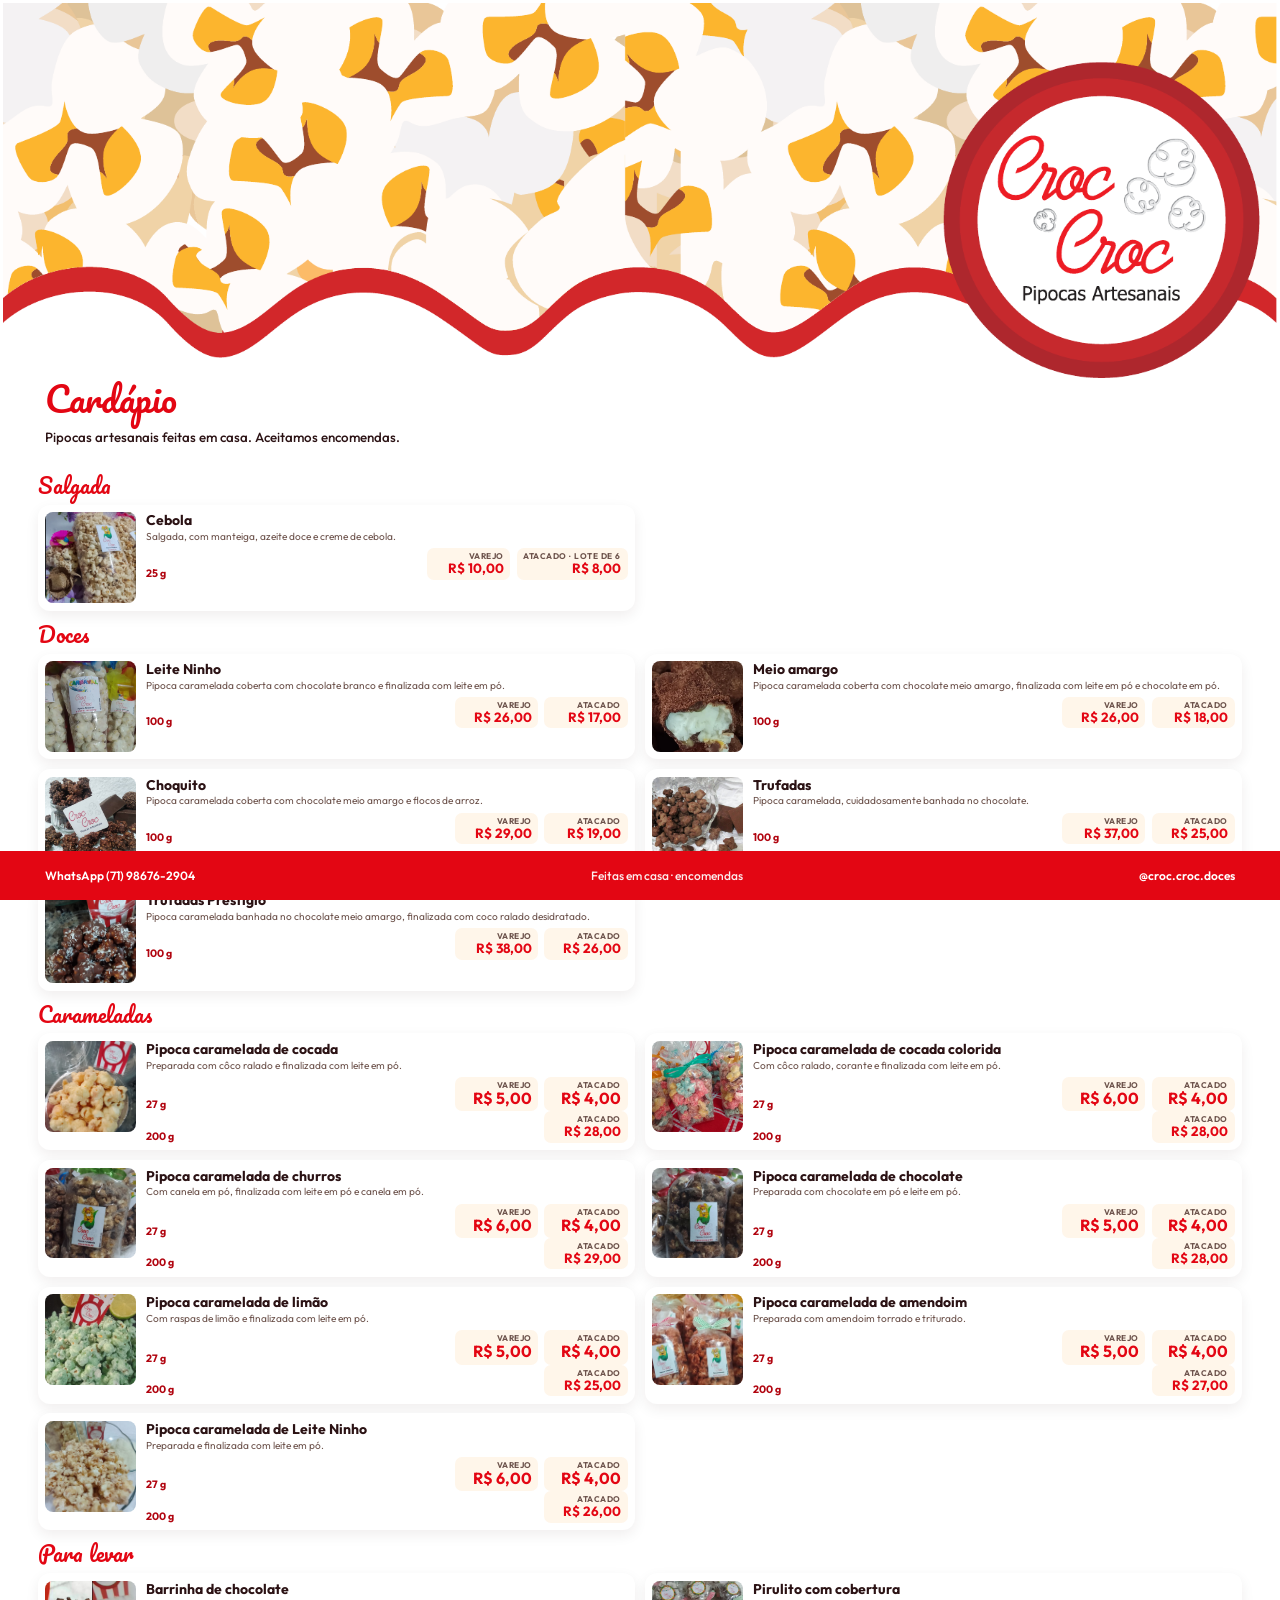
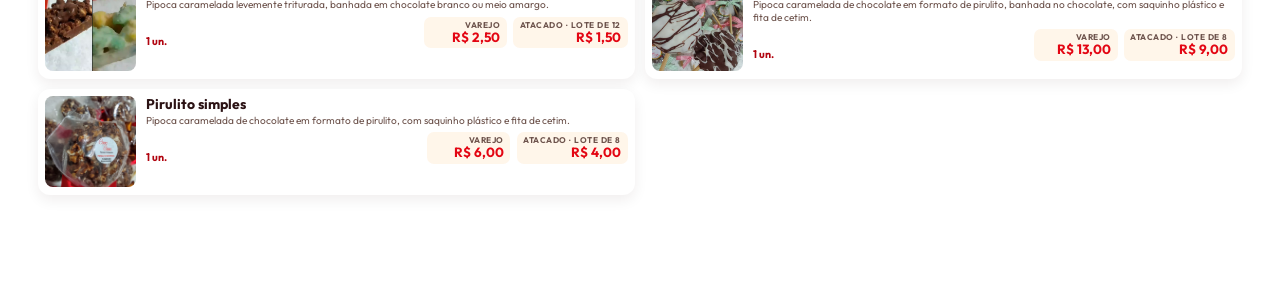
==== docs/cardapio.html @ fa1e23e9 "feat: new cardapio" ====
<!DOCTYPE html>
<html lang="pt-BR">

<head>
    <meta charset="utf-8">
    <title>Cardápio — Croc Croc</title>
    <link rel="preconnect" href="https://fonts.googleapis.com">
    <link rel="preconnect" href="https://fonts.gstatic.com" crossorigin>
    <link href="https://fonts.googleapis.com/css2?family=Outfit:wght@400;500;600;700&family=Pacifico&display=swap"
        rel="stylesheet">
    <style>
        :root {
            --red: #e30613;
            --red-deep: #b10510;
            --cream: #fff6ea;
            --cream-deep: #ffe7c4;
            --popcorn: #fff4d0;
            --kernel: #f0c14b;
            --ink: #2b1214;
            --muted: #6d534c;
            --script: "Pacifico", cursive;
            --font: "Outfit", sans-serif;
        }

        @page {
            size: A4;
            margin: 0;
        }

        * {
            box-sizing: border-box;
        }

        html,
        body {
            margin: 0;
            color: var(--ink);
            font-family: var(--font);
            -webkit-print-color-adjust: exact;
            print-color-adjust: exact;
        }

        body {
            padding-bottom: 16mm;
        }

        .ribbon {
            position: fixed;
            left: 0;
            right: 0;
            bottom: 0;
            z-index: 5;
            height: 13mm;
            display: flex;
            align-items: center;
            justify-content: space-between;
            gap: 6mm;
            padding: 0 12mm;
            background: var(--red);
            color: #fff;
            font-size: 9pt;
            font-weight: 600;
        }

        .ribbon span {
            white-space: nowrap;
        }

        .ribbon em {
            font-style: normal;
            font-weight: 500;
            opacity: 0.92;
        }

        .mast,
        .carry {
            position: relative;
        }

        .bar {
            display: flex;
            align-items: center;
            justify-content: space-between;
            height: 22mm;
            padding: 0 12mm 6mm;
            background: var(--red);
        }

        .carry::after {
            content: "";
            position: absolute;
            left: 0;
            right: 0;
            top: calc(22mm - 14px);
            height: 14px;
            z-index: 2;
            background: radial-gradient(circle 14px at 14px 0, transparent 13px, var(--cream) 14px);
            background-size: 46px 14px;
            background-repeat: repeat-x;
        }

        .mast__inner,
        .carry__inner {
            position: relative;
            z-index: 3;
            display: flex;
            align-items: center;
            gap: 6mm;
            padding: 3mm 12mm 1mm;
        }

        .mast__art {
            display: block;
            width: 100%;
            height: auto;
        }

        .wordmark {
            display: block;
            height: 11mm;
            width: auto;
            filter: brightness(0) invert(1);
        }

        h1,
        .carry strong {
            margin: 0;
            font-family: var(--script);
            font-size: 26pt;
            font-weight: 400;
            line-height: 1;
            color: var(--red);
        }

        .lead {
            margin: 3.2mm 0 4mm;
            font-size: 10pt;
            font-weight: 500;
            color: var(--ink);
        }

        main {
            padding: 2mm 10mm 4mm;
        }

        .group {
            margin: 0 0 3.5mm;
        }

        .group h2 {
            margin: 1mm 0 2.2mm;
            font-family: var(--script);
            font-size: 16pt;
            font-weight: 400;
            color: var(--red);
            line-height: 1;
        }

        .grid {
            display: grid;
            grid-template-columns: 1fr 1fr;
            gap: 2.6mm;
        }

        .card {
            display: grid;
            grid-template-columns: 24mm 1fr;
            gap: 2.6mm;
            min-height: 28mm;
            padding: 2mm;
            background: #fff;
            border-radius: 12px;
            box-shadow: 0 5px 14px rgba(43, 18, 20, 0.07);
            break-inside: avoid;
            page-break-inside: avoid;
        }

        .card img {
            width: 24mm;
            height: 24mm;
            object-fit: cover;
            object-position: center;
            border-radius: 8px;
            background: var(--popcorn);
        }

        .card h3 {
            margin: 0;
            font-size: 10.5pt;
            line-height: 1.15;
            font-weight: 700;
        }

        .desc {
            margin: 0.7mm 0 1.2mm;
            font-size: 7.6pt;
            line-height: 1.25;
            color: var(--muted);
        }

        .buy {
            display: flex;
            align-items: flex-end;
            justify-content: space-between;
            gap: 2mm;
        }

        .portion {
            margin: 0;
            flex: none;
            font-size: 8pt;
            font-weight: 700;
            color: var(--red-deep);
            white-space: nowrap;
        }

        .prices {
            display: flex;
            gap: 1.6mm;
        }

        .prices p {
            margin: 0;
            min-width: 22mm;
            padding: 0.8mm 1.8mm 1mm;
            border-radius: 7px;
            background: var(--cream);
            text-align: right;
        }

        .prices span {
            display: block;
            font-size: 6.2pt;
            font-weight: 700;
            letter-spacing: 0.06em;
            text-transform: uppercase;
            color: var(--muted);
        }

        .prices strong {
            display: block;
            font-size: 10pt;
            line-height: 1.1;
            color: var(--red);
        }

        .buy--main .prices strong {
            font-size: 12pt;
        }

        .sheet-break {
            break-before: page;
            page-break-before: always;
        }

        .carry {
            margin: 0 -10mm 3mm;
        }

        .carry strong {
            font-size: 18pt;
            color: #fff;
        }

        .sheet-break .grid {
            gap: 3.4mm;
        }

        .sheet-break .card {
            grid-template-columns: 26mm 1fr;
            min-height: 32mm;
            padding: 2.2mm;
        }

        .sheet-break .card img {
            width: 26mm;
            height: 26mm;
            border-radius: 8px;
        }

        .sheet-break .buy {
            align-items: center;
        }

        .sheet-break .buy+.buy {
            margin-top: 1.1mm;
        }

        .sheet-break .portion {
            min-width: 20mm;
            font-size: 7.4pt;
        }

        .sheet-break .prices p {
            min-width: 15mm;
            padding: 0.5mm 1.3mm 0.6mm;
        }

        .sheet-break .prices strong {
            font-size: 8.5pt;
        }

        .sheet-break .card h3 {
            font-size: 12pt;
        }

        .sheet-break .desc {
            font-size: 8.5pt;
            line-height: 1.3;
        }

        .note {
            margin: 1mm 2mm 0;
            font-size: 8pt;
            line-height: 1.35;
            color: var(--muted);
        }
    </style>
</head>

<body>
    <header class="mast">
        <img class="mast__art" src="../assets/cardapio-cabecalho.png" alt="Croc Croc, pipocas artesanais">
        <div class="mast__inner">
            <div style="margin-top: -38px;">
                <h1>Cardápio</h1>
                <p class="lead">Pipocas artesanais feitas em casa. Aceitamos encomendas.</p>
            </div>
        </div>
    </header>

    <main>
        <section class="group">
            <h2>Salgada</h2>
            <div class="grid">
                <article class="card">
                    <img src="../assets/instagram/cebola.png"
                        alt="Pacote de pipoca de cebola com o adesivo da Croc Croc, chapéu de palha e flores de papel.">
                    <div>
                        <h3>Cebola</h3>
                        <p class="desc">Salgada, com manteiga, azeite doce e creme de cebola.</p>
                        <div class="buy">
                            <p class="portion">25 g</p>
                            <div class="prices">
                                <p><span>Varejo</span><strong>R$ 10,00</strong></p>
                                <p><span>Atacado · lote de 6</span><strong>R$ 8,00</strong></p>
                            </div>
                        </div>
                    </div>
                </article>
            </div>
        </section>

        <section class="group">
            <h2>Doces</h2>
            <div class="grid">
                <article class="card">
                    <img src="../assets/instagram/ninho.png"
                        alt="Pipoca de Leite Ninho coberta de chocolate branco, em um prato.">
                    <div>
                        <h3>Leite Ninho</h3>
                        <p class="desc">Pipoca caramelada coberta com chocolate branco e finalizada com leite em pó.</p>
                        <div class="buy">
                            <p class="portion">100 g</p>
                            <div class="prices">
                                <p><span>Varejo</span><strong>R$ 26,00</strong></p>
                                <p><span>Atacado</span><strong>R$ 17,00</strong></p>
                            </div>
                        </div>
                    </div>
                </article>
                <article class="card">
                    <img src="../assets/instagram/meio-amargo.png"
                        alt="Pipoca meio amargo com leite em pó e chocolate em pó, em um prato.">
                    <div>
                        <h3>Meio amargo</h3>
                        <p class="desc">Pipoca caramelada coberta com chocolate meio amargo, finalizada com leite em pó
                            e chocolate em pó.</p>
                        <div class="buy">
                            <p class="portion">100 g</p>
                            <div class="prices">
                                <p><span>Varejo</span><strong>R$ 26,00</strong></p>
                                <p><span>Atacado</span><strong>R$ 18,00</strong></p>
                            </div>
                        </div>
                    </div>
                </article>
                <article class="card">
                    <img src="../assets/instagram/choquito.jpg" alt="Pipoca Choquito com flocos de arroz, em um prato.">
                    <div>
                        <h3>Choquito</h3>
                        <p class="desc">Pipoca caramelada coberta com chocolate meio amargo e flocos de arroz.</p>
                        <div class="buy">
                            <p class="portion">100 g</p>
                            <div class="prices">
                                <p><span>Varejo</span><strong>R$ 29,00</strong></p>
                                <p><span>Atacado</span><strong>R$ 19,00</strong></p>
                            </div>
                        </div>
                    </div>
                </article>
                <article class="card">
                    <img src="../assets/instagram/trufadas.png"
                        alt="Pipocas trufadas de chocolate em uma taça de vidro, ao lado de uma barra de chocolate.">
                    <div>
                        <h3>Trufadas</h3>
                        <p class="desc">Pipoca caramelada, cuidadosamente banhada no chocolate.</p>
                        <div class="buy">
                            <p class="portion">100 g</p>
                            <div class="prices">
                                <p><span>Varejo</span><strong>R$ 37,00</strong></p>
                                <p><span>Atacado</span><strong>R$ 25,00</strong></p>
                            </div>
                        </div>
                    </div>
                </article>
                <article class="card">
                    <img src="../assets/instagram/prestigio.jpg"
                        alt="Pipoca trufada Prestígio com coco ralado, em um prato.">
                    <div>
                        <h3>Trufadas Prestígio</h3>
                        <p class="desc">Pipoca caramelada banhada no chocolate meio amargo, finalizada com coco ralado
                            desidratado.</p>
                        <div class="buy">
                            <p class="portion">100 g</p>
                            <div class="prices">
                                <p><span>Varejo</span><strong>R$ 38,00</strong></p>
                                <p><span>Atacado</span><strong>R$ 26,00</strong></p>
                            </div>
                        </div>
                    </div>
                </article>
            </div>
        </section>

        <section class="group">
            <h2>Carameladas</h2>
            <div class="grid">
                <article class="card">
                    <img src="../assets/instagram/caramelada-cocada.jpg"
                        alt="Pacote de pipoca caramelada de cocada com laço e o adesivo da Croc Croc.">
                    <div>
                        <h3>Pipoca caramelada de cocada</h3>
                        <p class="desc">Preparada com côco ralado e finalizada com leite em pó.</p>
                        <div class="buy buy--main">
                            <p class="portion">27 g</p>
                            <div class="prices">
                                <p><span>Varejo</span><strong>R$ 5,00</strong></p>
                                <p><span>Atacado</span><strong>R$ 4,00</strong></p>
                            </div>
                        </div>
                        <div class="buy">
                            <p class="portion">200 g</p>
                            <div class="prices">
                                <p><span>Atacado</span><strong>R$ 28,00</strong></p>
                            </div>
                        </div>
                    </div>
                </article>
                <article class="card">
                    <img src="../assets/instagram/caramelada-cocada-colorida.jpg"
                        alt="Pacotes de pipoca caramelada de cocada colorida com laços verde, laranja e dourado.">
                    <div>
                        <h3>Pipoca caramelada de cocada colorida</h3>
                        <p class="desc">Com côco ralado, corante e finalizada com leite em pó.</p>
                        <div class="buy buy--main">
                            <p class="portion">27 g</p>
                            <div class="prices">
                                <p><span>Varejo</span><strong>R$ 6,00</strong></p>
                                <p><span>Atacado</span><strong>R$ 4,00</strong></p>
                            </div>
                        </div>
                        <div class="buy">
                            <p class="portion">200 g</p>
                            <div class="prices">
                                <p><span>Atacado</span><strong>R$ 28,00</strong></p>
                            </div>
                        </div>
                    </div>
                </article>
                <article class="card">
                    <img src="../assets/instagram/caramelada-churros.jpg"
                        alt="Pacote de pipoca caramelada de churros com canela e o adesivo da Croc Croc.">
                    <div>
                        <h3>Pipoca caramelada de churros</h3>
                        <p class="desc">Com canela em pó, finalizada com leite em pó e canela em pó.</p>
                        <div class="buy buy--main">
                            <p class="portion">27 g</p>
                            <div class="prices">
                                <p><span>Varejo</span><strong>R$ 6,00</strong></p>
                                <p><span>Atacado</span><strong>R$ 4,00</strong></p>
                            </div>
                        </div>
                        <div class="buy">
                            <p class="portion">200 g</p>
                            <div class="prices">
                                <p><span>Atacado</span><strong>R$ 29,00</strong></p>
                            </div>
                        </div>
                    </div>
                </article>
                <article class="card">
                    <img src="../assets/instagram/caramelada-chocolate.jpg"
                        alt="Pacote de pipoca caramelada de chocolate com laço e o adesivo da Croc Croc.">
                    <div>
                        <h3>Pipoca caramelada de chocolate</h3>
                        <p class="desc">Preparada com chocolate em pó e leite em pó.</p>
                        <div class="buy buy--main">
                            <p class="portion">27 g</p>
                            <div class="prices">
                                <p><span>Varejo</span><strong>R$ 5,00</strong></p>
                                <p><span>Atacado</span><strong>R$ 4,00</strong></p>
                            </div>
                        </div>
                        <div class="buy">
                            <p class="portion">200 g</p>
                            <div class="prices">
                                <p><span>Atacado</span><strong>R$ 28,00</strong></p>
                            </div>
                        </div>
                    </div>
                </article>
                <article class="card">
                    <img src="../assets/instagram/caramelada-limao.jpg"
                        alt="Pacote de pipoca caramelada de limão com raspas e o adesivo da Croc Croc.">
                    <div>
                        <h3>Pipoca caramelada de limão</h3>
                        <p class="desc">Com raspas de limão e finalizada com leite em pó.</p>
                        <div class="buy buy--main">
                            <p class="portion">27 g</p>
                            <div class="prices">
                                <p><span>Varejo</span><strong>R$ 5,00</strong></p>
                                <p><span>Atacado</span><strong>R$ 4,00</strong></p>
                            </div>
                        </div>
                        <div class="buy">
                            <p class="portion">200 g</p>
                            <div class="prices">
                                <p><span>Atacado</span><strong>R$ 25,00</strong></p>
                            </div>
                        </div>
                    </div>
                </article>
                <article class="card">
                    <img src="../assets/instagram/caramelada-amendoim.jpg"
                        alt="Sacos de pipoca caramelada de amendoim com laço xadrez e o adesivo da Croc Croc.">
                    <div>
                        <h3>Pipoca caramelada de amendoim</h3>
                        <p class="desc">Preparada com amendoim torrado e triturado.</p>
                        <div class="buy buy--main">
                            <p class="portion">27 g</p>
                            <div class="prices">
                                <p><span>Varejo</span><strong>R$ 5,00</strong></p>
                                <p><span>Atacado</span><strong>R$ 4,00</strong></p>
                            </div>
                        </div>
                        <div class="buy">
                            <p class="portion">200 g</p>
                            <div class="prices">
                                <p><span>Atacado</span><strong>R$ 27,00</strong></p>
                            </div>
                        </div>
                    </div>
                </article>
                <article class="card">
                    <img src="../assets/instagram/caramelada-ninho.jpg"
                        alt="Pipoca caramelada de Leite Ninho em um prato, com leite em pó ao lado.">
                    <div>
                        <h3>Pipoca caramelada de Leite Ninho</h3>
                        <p class="desc">Preparada e finalizada com leite em pó.</p>
                        <div class="buy buy--main">
                            <p class="portion">27 g</p>
                            <div class="prices">
                                <p><span>Varejo</span><strong>R$ 6,00</strong></p>
                                <p><span>Atacado</span><strong>R$ 4,00</strong></p>
                            </div>
                        </div>
                        <div class="buy">
                            <p class="portion">200 g</p>
                            <div class="prices">
                                <p><span>Atacado</span><strong>R$ 26,00</strong></p>
                            </div>
                        </div>
                    </div>
                </article>
            </div>
        </section>

        <section class="group">
            <h2>Para levar</h2>
            <div class="grid">
                <article class="card">
                    <img src="../assets/instagram/barrinha.png"
                        alt="Barrinhas de chocolate branco e meio amargo com o adesivo da Croc Croc.">
                    <div>
                        <h3>Barrinha de chocolate</h3>
                        <p class="desc">Pipoca caramelada levemente triturada, banhada em chocolate branco ou meio
                            amargo.</p>
                        <div class="buy">
                            <p class="portion">1 un.</p>
                            <div class="prices">
                                <p><span>Varejo</span><strong>R$ 2,50</strong></p>
                                <p><span>Atacado · lote de 12</span><strong>R$ 1,50</strong></p>
                            </div>
                        </div>
                    </div>
                </article>
                <article class="card">
                    <img src="../assets/instagram/pirulitos.jpg"
                        alt="Pirulitos de pipoca com cobertura de chocolate, saquinho e fita de cetim.">
                    <div>
                        <h3>Pirulito com cobertura</h3>
                        <p class="desc">Pipoca caramelada de chocolate em formato de pirulito, banhada no chocolate, com
                            saquinho plástico e fita de cetim.</p>
                        <div class="buy">
                            <p class="portion">1 un.</p>
                            <div class="prices">
                                <p><span>Varejo</span><strong>R$ 13,00</strong></p>
                                <p><span>Atacado · lote de 8</span><strong>R$ 9,00</strong></p>
                            </div>
                        </div>
                    </div>
                </article>
                <article class="card">
                    <img src="../assets/instagram/pirulito-simples.jpg"
                        alt="Pirulito simples de pipoca caramelada de chocolate, com saquinho e fita de cetim.">
                    <div>
                        <h3>Pirulito simples</h3>
                        <p class="desc">Pipoca caramelada de chocolate em formato de pirulito, com saquinho plástico e
                            fita de cetim.</p>
                        <div class="buy">
                            <p class="portion">1 un.</p>
                            <div class="prices">
                                <p><span>Varejo</span><strong>R$ 6,00</strong></p>
                                <p><span>Atacado · lote de 8</span><strong>R$ 4,00</strong></p>
                            </div>
                        </div>
                    </div>
                </article>
            </div>
        </section>
    </main>

    <footer class="ribbon">
        <span>WhatsApp (71) 98676-2904</span>
        <em>Feitas em casa · encomendas</em>
        <span>@croc.croc.doces</span>
    </footer>
</body>

</html>
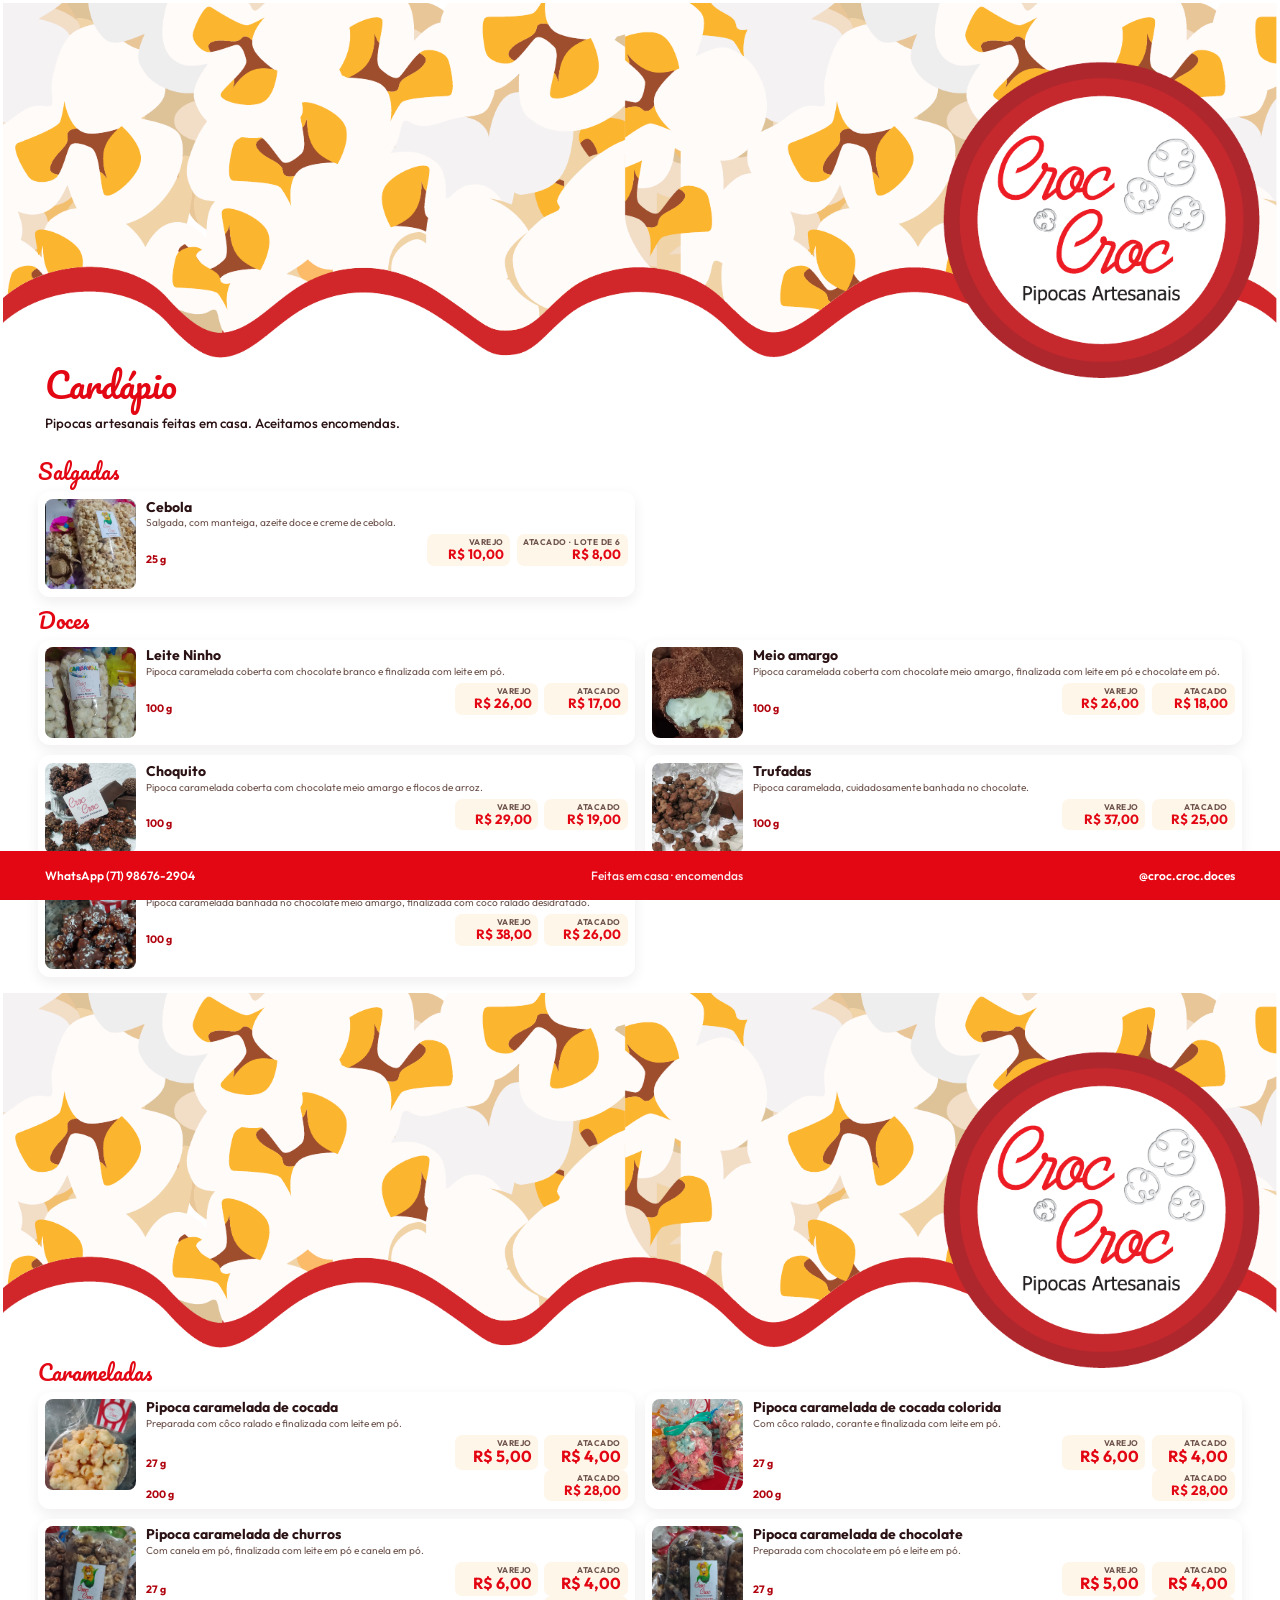
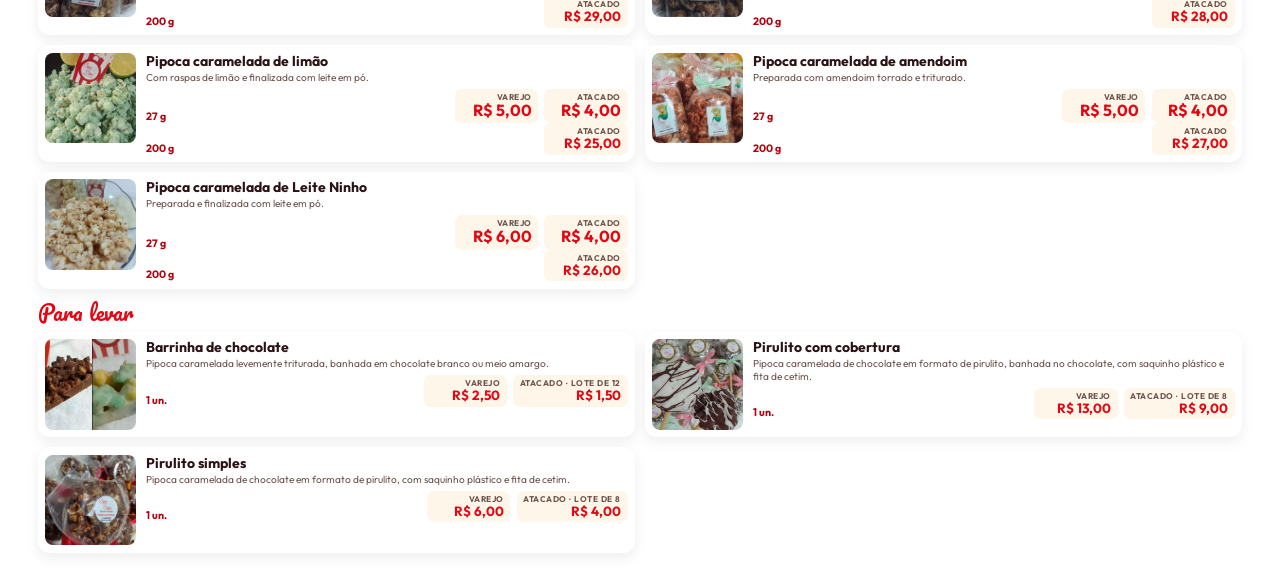
==== commit bd123ed1: "chore: cardapio adjustment" ====
--- a/docs/cardapio.html
+++ b/docs/cardapio.html
@@ -41,7 +41,7 @@
         }
 
         body {
-            padding-bottom: 16mm;
+            padding-bottom: 0;
         }
 
         .ribbon {
@@ -147,6 +147,10 @@
             margin: 0 0 3.5mm;
         }
 
+        main>.group:last-child {
+            margin-bottom: 0;
+        }
+
         .group h2 {
             margin: 1mm 0 2.2mm;
             font-family: var(--script);
@@ -248,9 +252,20 @@
             font-size: 12pt;
         }
 
-        .sheet-break {
+        .sheet-break,
+        .page-break {
             break-before: page;
             page-break-before: always;
+        }
+
+        .page-break>.mast {
+            margin: 0 -10mm -1.5mm;
+        }
+
+        .page-break>h2 {
+            position: relative;
+            z-index: 1;
+            margin-top: 0;
         }
 
         .carry {
@@ -322,7 +337,7 @@
     <header class="mast">
         <img class="mast__art" src="../assets/cardapio-cabecalho.png" alt="Croc Croc, pipocas artesanais">
         <div class="mast__inner">
-            <div style="margin-top: -38px;">
+            <div style="margin-top: -21px;">
                 <h1>Cardápio</h1>
                 <p class="lead">Pipocas artesanais feitas em casa. Aceitamos encomendas.</p>
             </div>
@@ -331,7 +346,7 @@
 
     <main>
         <section class="group">
-            <h2>Salgada</h2>
+            <h2>Salgadas</h2>
             <div class="grid">
                 <article class="card">
                     <img src="../assets/instagram/cebola.png"
@@ -433,7 +448,10 @@
             </div>
         </section>
 
-        <section class="group">
+        <section class="group page-break">
+            <header class="mast">
+                <img class="mast__art" src="../assets/cardapio-cabecalho.png" alt="Croc Croc, pipocas artesanais">
+            </header>
             <h2>Carameladas</h2>
             <div class="grid">
                 <article class="card">
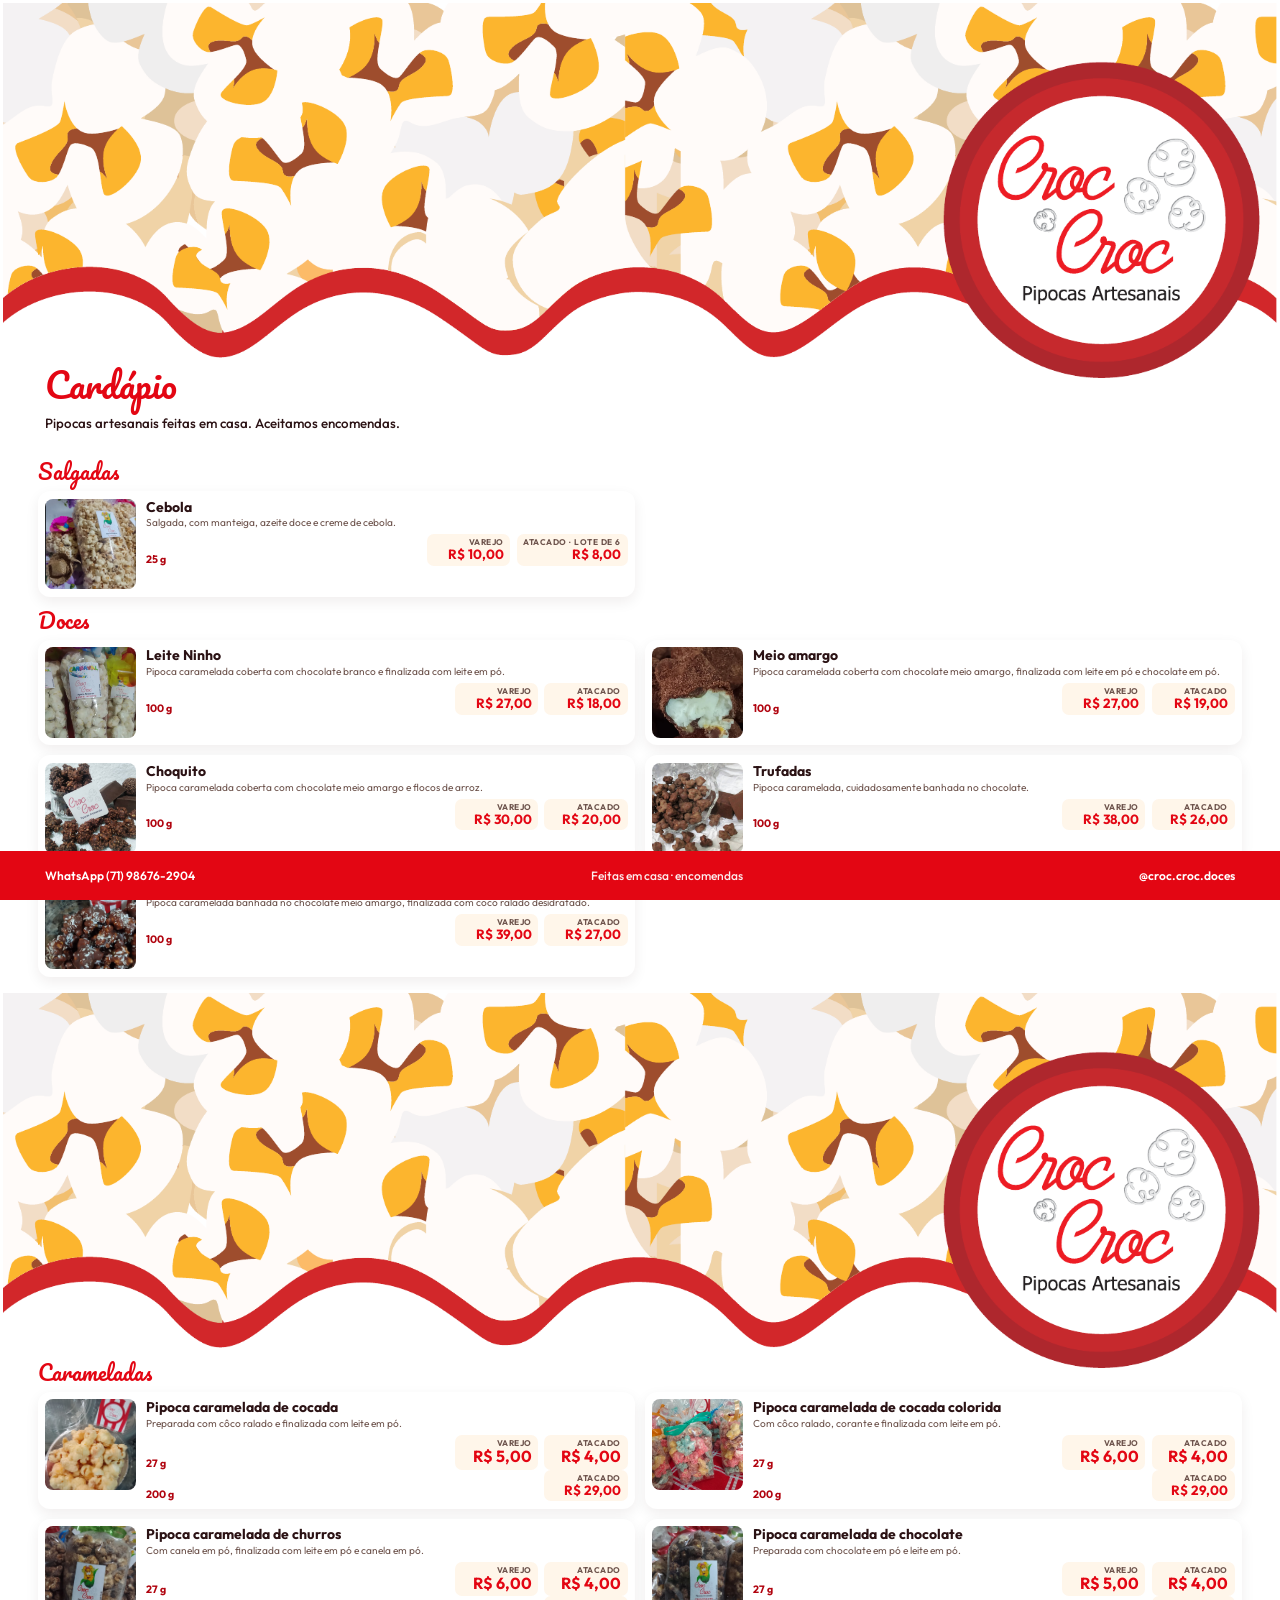
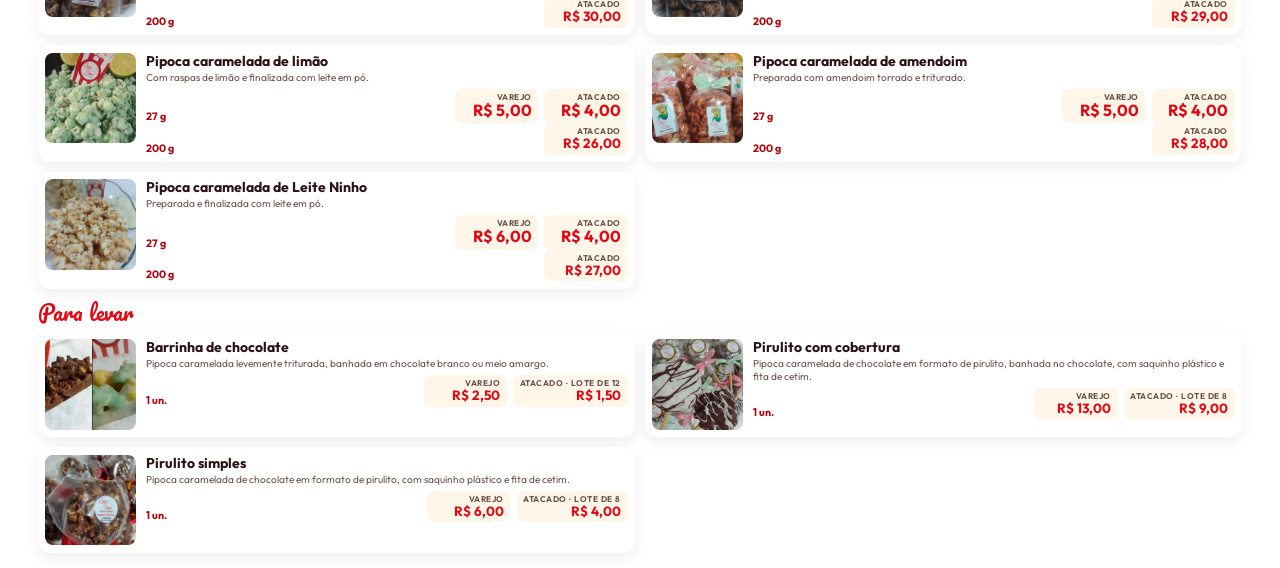
==== commit b622721d: "refactor: update prices by taxes" ====
--- a/docs/cardapio.html
+++ b/docs/cardapio.html
@@ -378,8 +378,8 @@
                         <div class="buy">
                             <p class="portion">100 g</p>
                             <div class="prices">
-                                <p><span>Varejo</span><strong>R$ 26,00</strong></p>
-                                <p><span>Atacado</span><strong>R$ 17,00</strong></p>
+                                <p><span>Varejo</span><strong>R$ 27,00</strong></p>
+                                <p><span>Atacado</span><strong>R$ 18,00</strong></p>
                             </div>
                         </div>
                     </div>
@@ -394,8 +394,8 @@
                         <div class="buy">
                             <p class="portion">100 g</p>
                             <div class="prices">
-                                <p><span>Varejo</span><strong>R$ 26,00</strong></p>
-                                <p><span>Atacado</span><strong>R$ 18,00</strong></p>
+                                <p><span>Varejo</span><strong>R$ 27,00</strong></p>
+                                <p><span>Atacado</span><strong>R$ 19,00</strong></p>
                             </div>
                         </div>
                     </div>
@@ -408,8 +408,8 @@
                         <div class="buy">
                             <p class="portion">100 g</p>
                             <div class="prices">
-                                <p><span>Varejo</span><strong>R$ 29,00</strong></p>
-                                <p><span>Atacado</span><strong>R$ 19,00</strong></p>
+                                <p><span>Varejo</span><strong>R$ 30,00</strong></p>
+                                <p><span>Atacado</span><strong>R$ 20,00</strong></p>
                             </div>
                         </div>
                     </div>
@@ -423,8 +423,8 @@
                         <div class="buy">
                             <p class="portion">100 g</p>
                             <div class="prices">
-                                <p><span>Varejo</span><strong>R$ 37,00</strong></p>
-                                <p><span>Atacado</span><strong>R$ 25,00</strong></p>
+                                <p><span>Varejo</span><strong>R$ 38,00</strong></p>
+                                <p><span>Atacado</span><strong>R$ 26,00</strong></p>
                             </div>
                         </div>
                     </div>
@@ -439,8 +439,8 @@
                         <div class="buy">
                             <p class="portion">100 g</p>
                             <div class="prices">
-                                <p><span>Varejo</span><strong>R$ 38,00</strong></p>
-                                <p><span>Atacado</span><strong>R$ 26,00</strong></p>
+                                <p><span>Varejo</span><strong>R$ 39,00</strong></p>
+                                <p><span>Atacado</span><strong>R$ 27,00</strong></p>
                             </div>
                         </div>
                     </div>
@@ -470,7 +470,7 @@
                         <div class="buy">
                             <p class="portion">200 g</p>
                             <div class="prices">
-                                <p><span>Atacado</span><strong>R$ 28,00</strong></p>
+                                <p><span>Atacado</span><strong>R$ 29,00</strong></p>
                             </div>
                         </div>
                     </div>
@@ -491,7 +491,7 @@
                         <div class="buy">
                             <p class="portion">200 g</p>
                             <div class="prices">
-                                <p><span>Atacado</span><strong>R$ 28,00</strong></p>
+                                <p><span>Atacado</span><strong>R$ 29,00</strong></p>
                             </div>
                         </div>
                     </div>
@@ -512,7 +512,7 @@
                         <div class="buy">
                             <p class="portion">200 g</p>
                             <div class="prices">
-                                <p><span>Atacado</span><strong>R$ 29,00</strong></p>
+                                <p><span>Atacado</span><strong>R$ 30,00</strong></p>
                             </div>
                         </div>
                     </div>
@@ -533,7 +533,7 @@
                         <div class="buy">
                             <p class="portion">200 g</p>
                             <div class="prices">
-                                <p><span>Atacado</span><strong>R$ 28,00</strong></p>
+                                <p><span>Atacado</span><strong>R$ 29,00</strong></p>
                             </div>
                         </div>
                     </div>
@@ -554,7 +554,7 @@
                         <div class="buy">
                             <p class="portion">200 g</p>
                             <div class="prices">
-                                <p><span>Atacado</span><strong>R$ 25,00</strong></p>
+                                <p><span>Atacado</span><strong>R$ 26,00</strong></p>
                             </div>
                         </div>
                     </div>
@@ -575,7 +575,7 @@
                         <div class="buy">
                             <p class="portion">200 g</p>
                             <div class="prices">
-                                <p><span>Atacado</span><strong>R$ 27,00</strong></p>
+                                <p><span>Atacado</span><strong>R$ 28,00</strong></p>
                             </div>
                         </div>
                     </div>
@@ -596,7 +596,7 @@
                         <div class="buy">
                             <p class="portion">200 g</p>
                             <div class="prices">
-                                <p><span>Atacado</span><strong>R$ 26,00</strong></p>
+                                <p><span>Atacado</span><strong>R$ 27,00</strong></p>
                             </div>
                         </div>
                     </div>
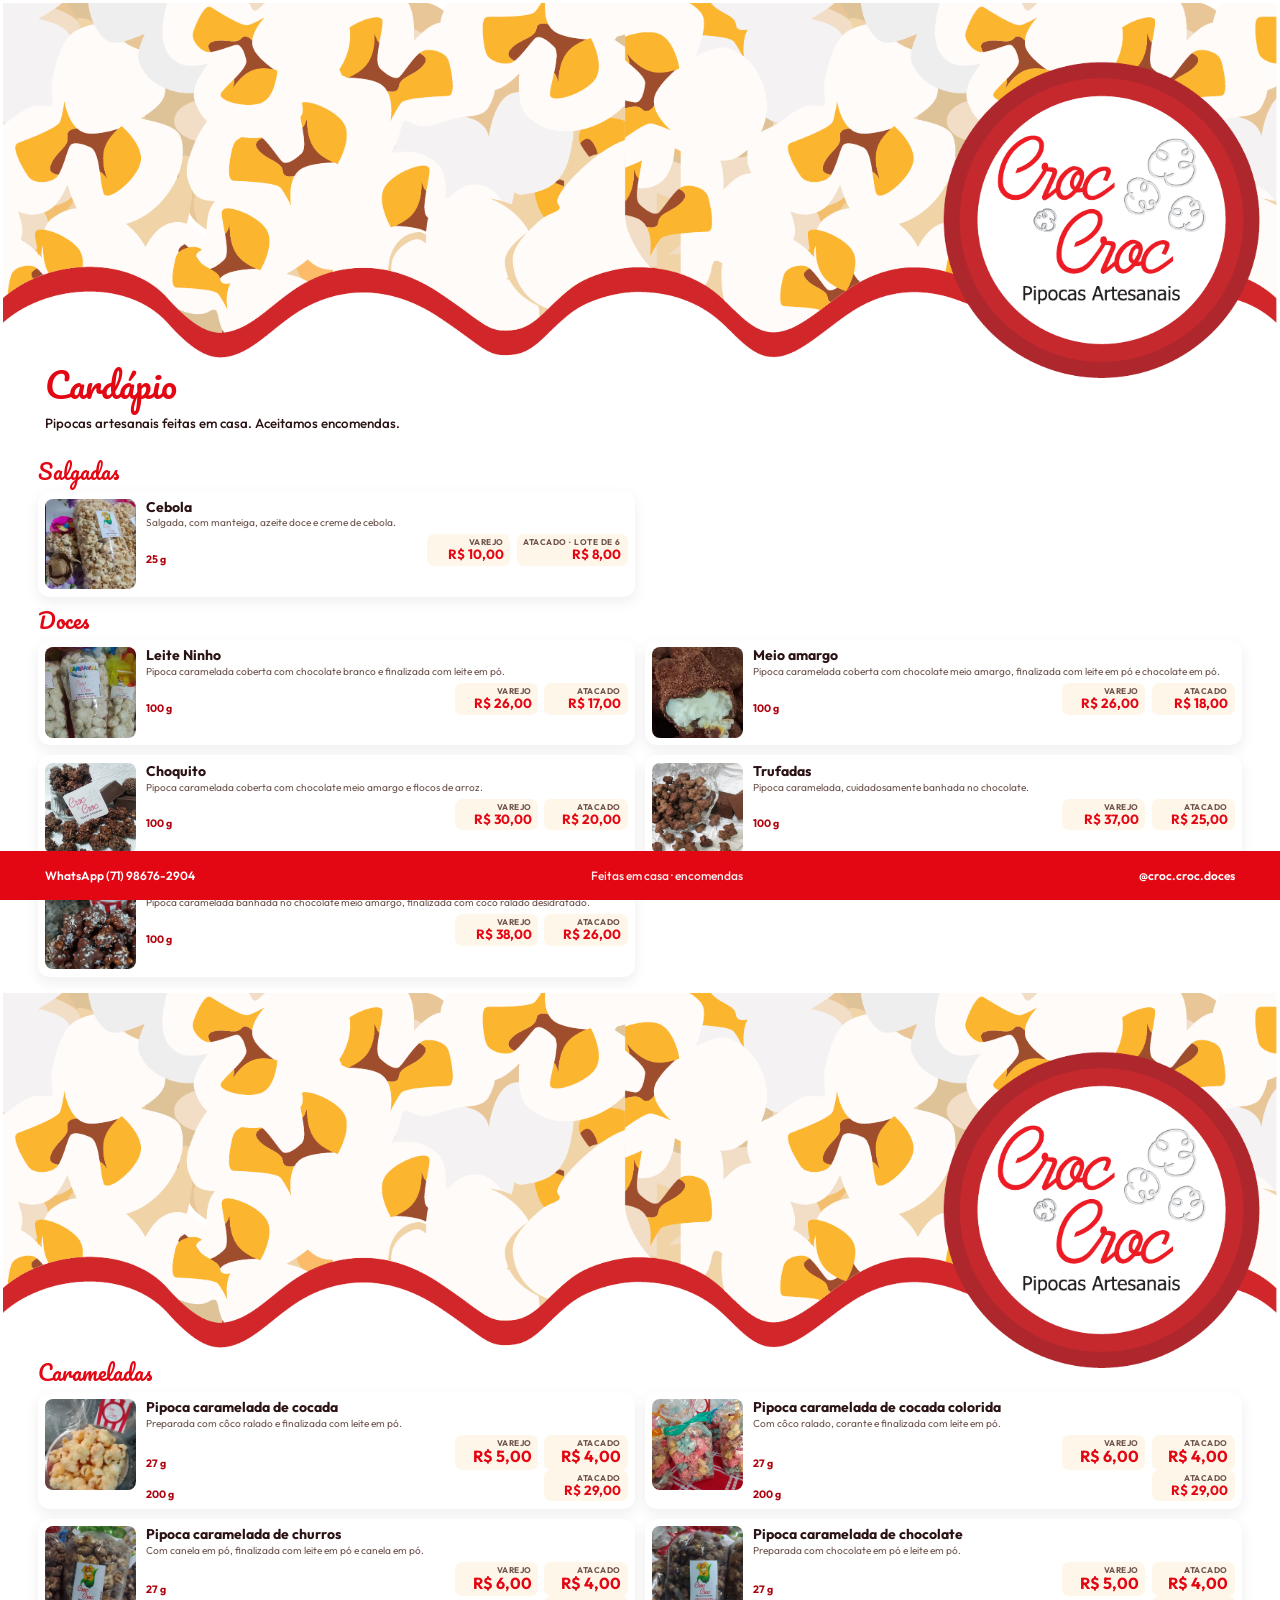
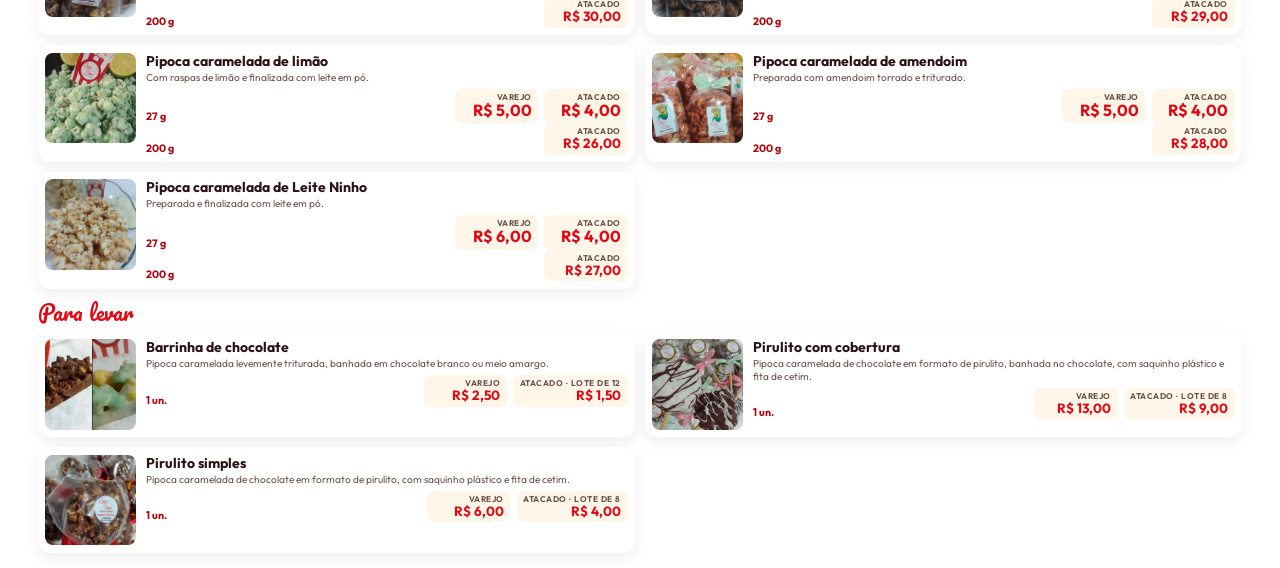
==== commit b283f191: "feat: butter out adjustment" ====
--- a/docs/cardapio.html
+++ b/docs/cardapio.html
@@ -378,8 +378,8 @@
                         <div class="buy">
                             <p class="portion">100 g</p>
                             <div class="prices">
-                                <p><span>Varejo</span><strong>R$ 27,00</strong></p>
-                                <p><span>Atacado</span><strong>R$ 18,00</strong></p>
+                                <p><span>Varejo</span><strong>R$ 26,00</strong></p>
+                                <p><span>Atacado</span><strong>R$ 17,00</strong></p>
                             </div>
                         </div>
                     </div>
@@ -394,8 +394,8 @@
                         <div class="buy">
                             <p class="portion">100 g</p>
                             <div class="prices">
-                                <p><span>Varejo</span><strong>R$ 27,00</strong></p>
-                                <p><span>Atacado</span><strong>R$ 19,00</strong></p>
+                                <p><span>Varejo</span><strong>R$ 26,00</strong></p>
+                                <p><span>Atacado</span><strong>R$ 18,00</strong></p>
                             </div>
                         </div>
                     </div>
@@ -423,8 +423,8 @@
                         <div class="buy">
                             <p class="portion">100 g</p>
                             <div class="prices">
-                                <p><span>Varejo</span><strong>R$ 38,00</strong></p>
-                                <p><span>Atacado</span><strong>R$ 26,00</strong></p>
+                                <p><span>Varejo</span><strong>R$ 37,00</strong></p>
+                                <p><span>Atacado</span><strong>R$ 25,00</strong></p>
                             </div>
                         </div>
                     </div>
@@ -439,8 +439,8 @@
                         <div class="buy">
                             <p class="portion">100 g</p>
                             <div class="prices">
-                                <p><span>Varejo</span><strong>R$ 39,00</strong></p>
-                                <p><span>Atacado</span><strong>R$ 27,00</strong></p>
+                                <p><span>Varejo</span><strong>R$ 38,00</strong></p>
+                                <p><span>Atacado</span><strong>R$ 26,00</strong></p>
                             </div>
                         </div>
                     </div>
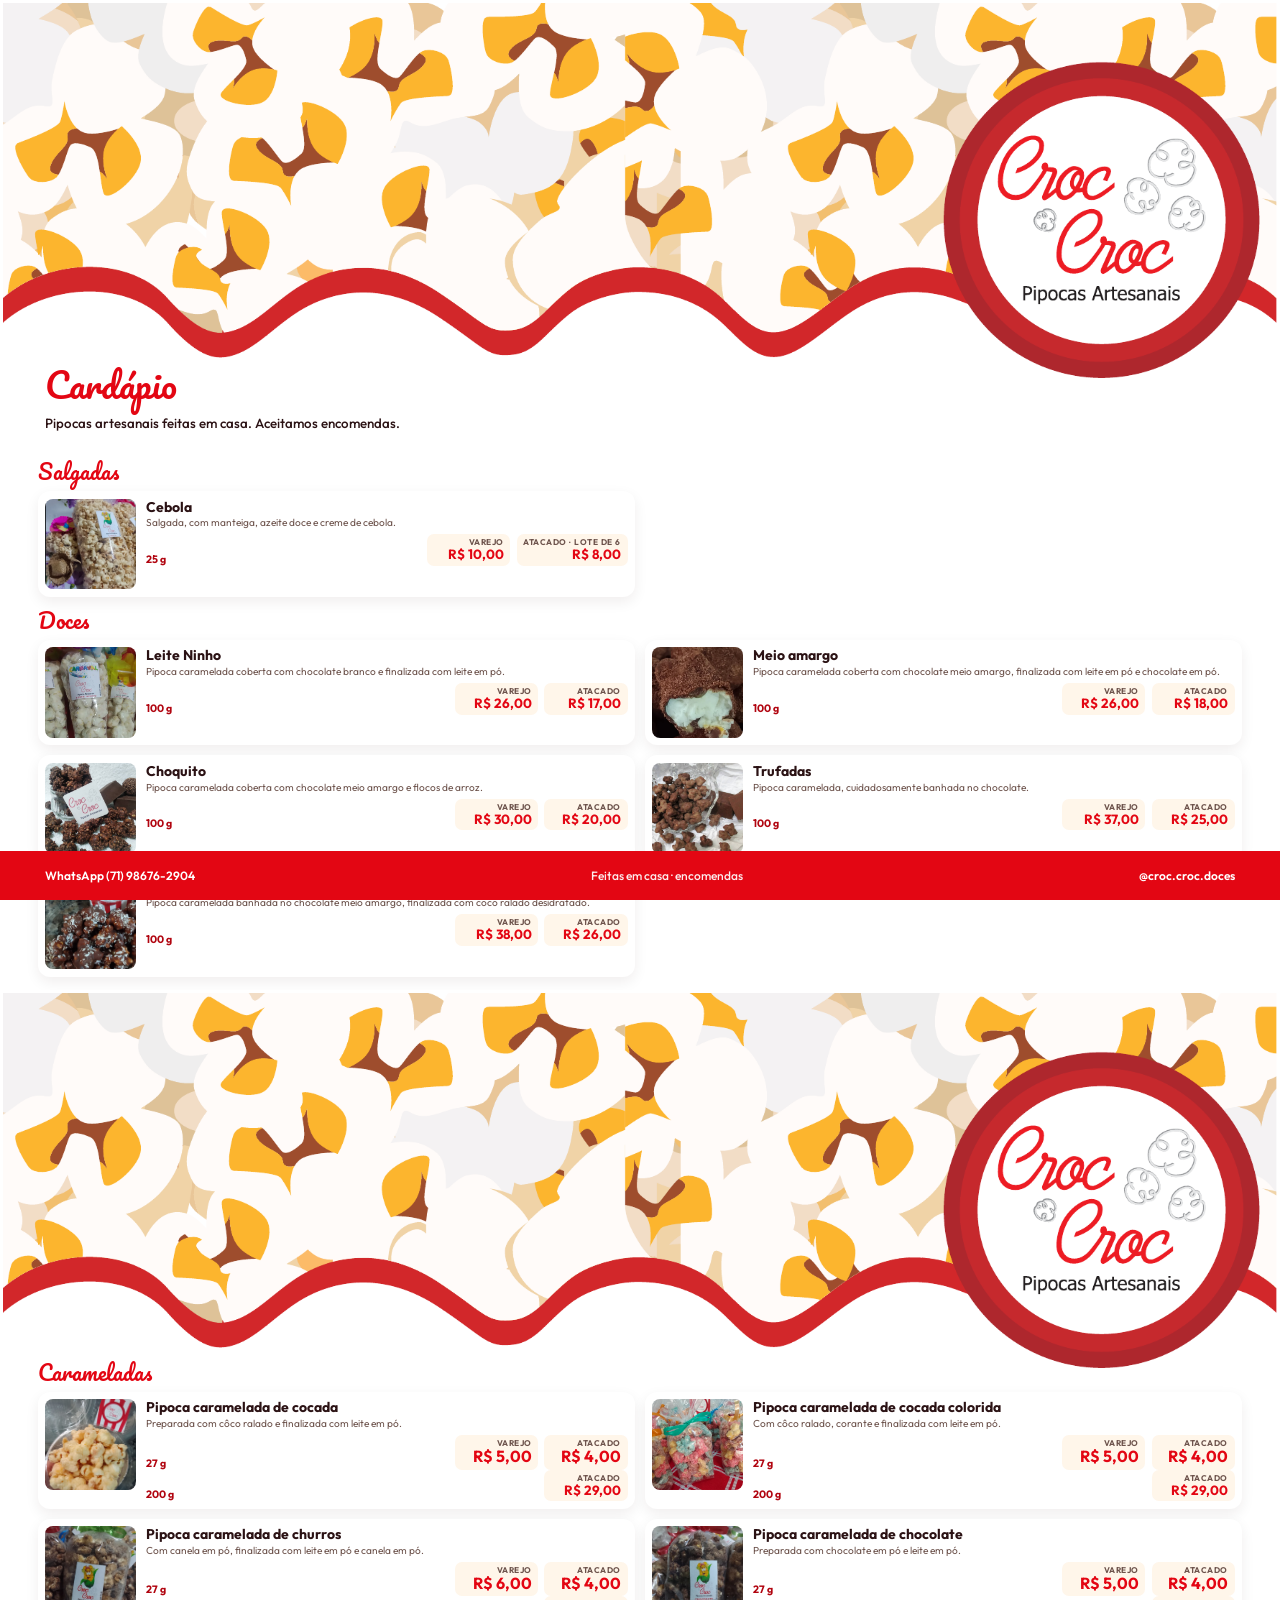
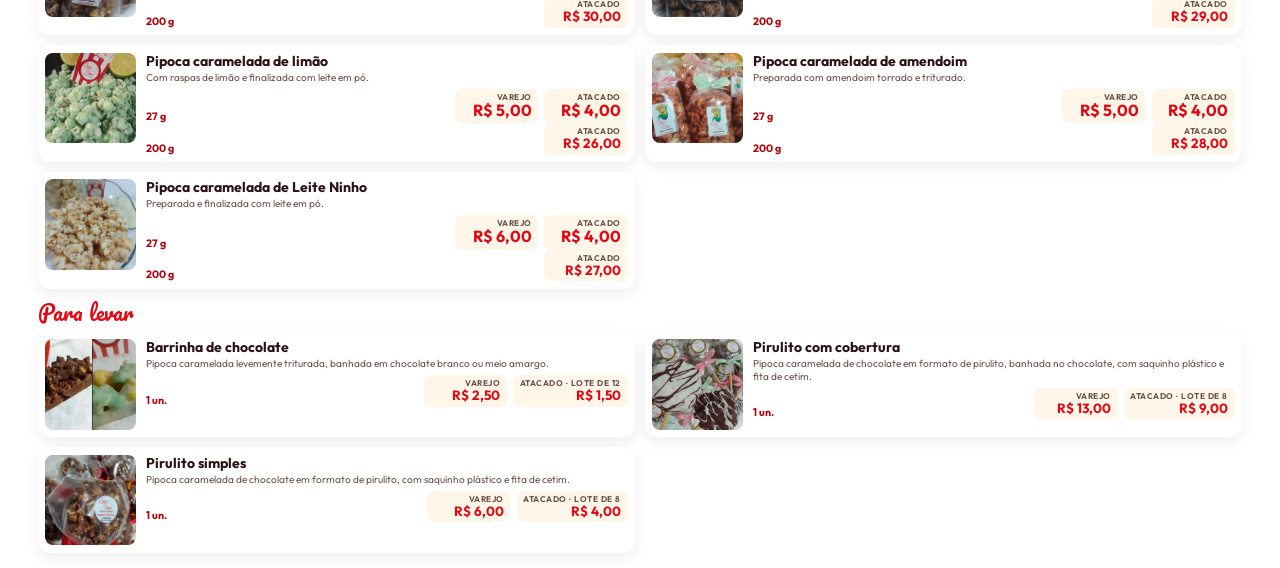
==== commit c6a38ddc: "feat: colored as normal" ====
--- a/docs/cardapio.html
+++ b/docs/cardapio.html
@@ -484,7 +484,7 @@
                         <div class="buy buy--main">
                             <p class="portion">27 g</p>
                             <div class="prices">
-                                <p><span>Varejo</span><strong>R$ 6,00</strong></p>
+                                <p><span>Varejo</span><strong>R$ 5,00</strong></p>
                                 <p><span>Atacado</span><strong>R$ 4,00</strong></p>
                             </div>
                         </div>
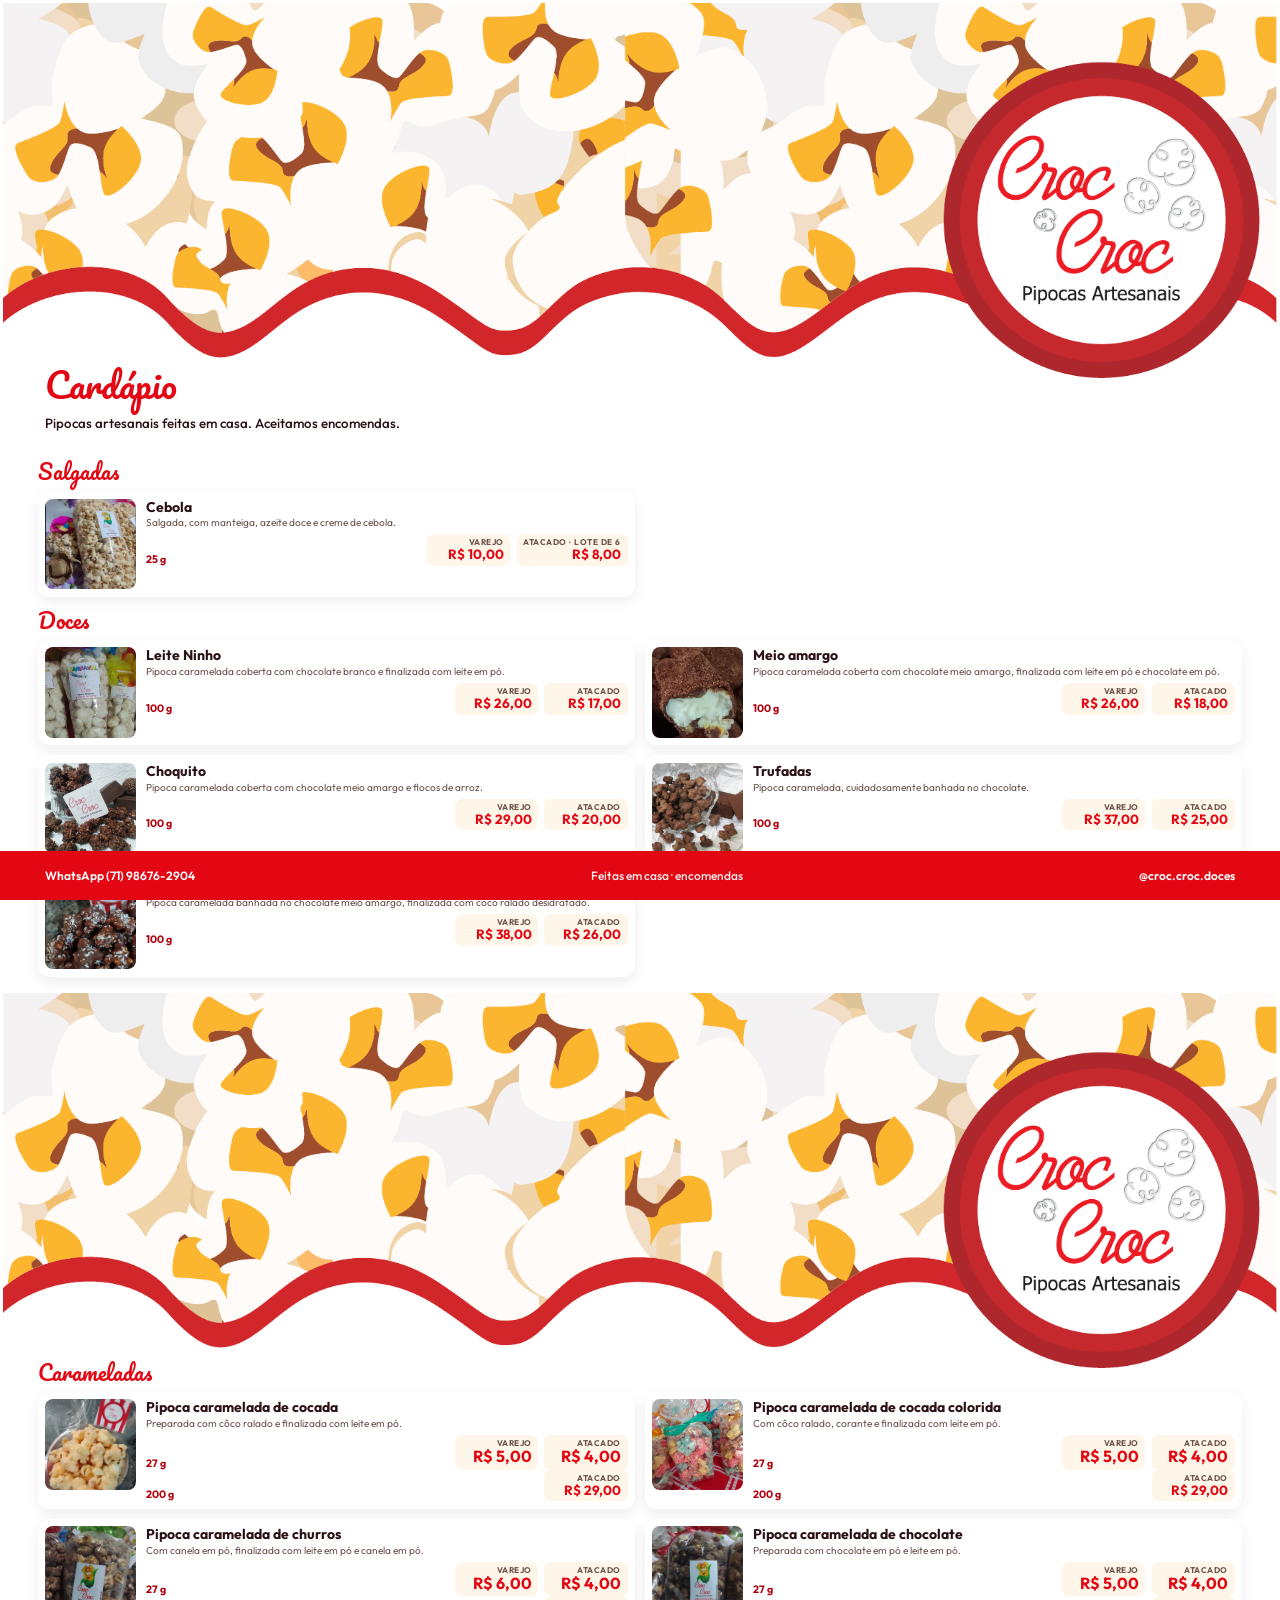
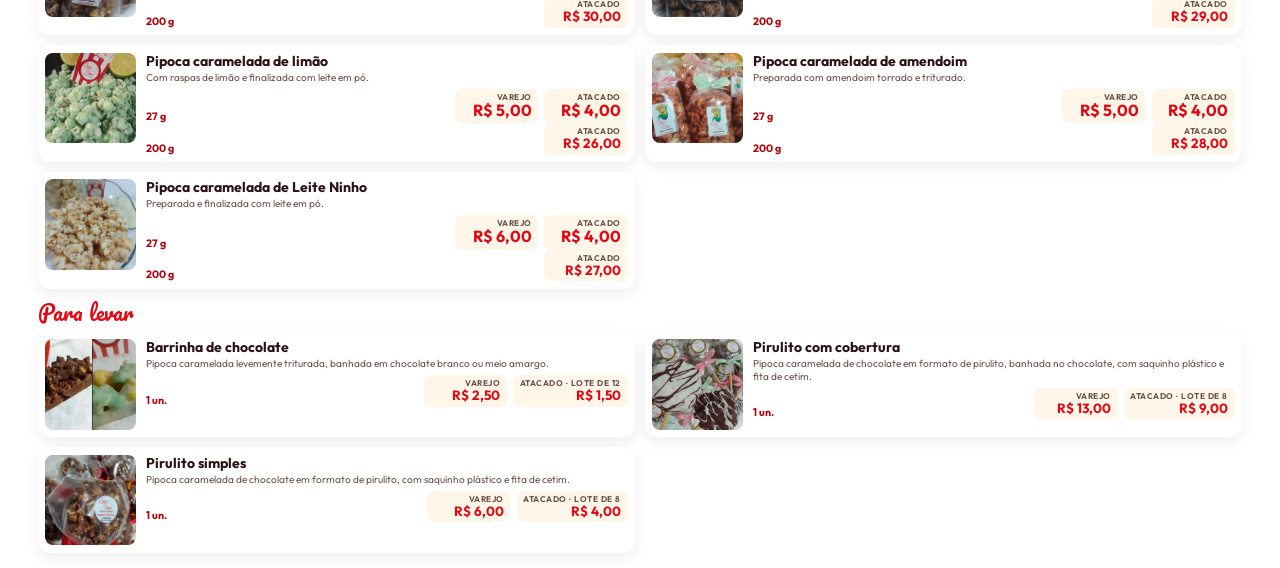
==== commit 2f4ccb99: "feat: update choquito" ====
--- a/docs/cardapio.html
+++ b/docs/cardapio.html
@@ -408,7 +408,7 @@
                         <div class="buy">
                             <p class="portion">100 g</p>
                             <div class="prices">
-                                <p><span>Varejo</span><strong>R$ 30,00</strong></p>
+                                <p><span>Varejo</span><strong>R$ 29,00</strong></p>
                                 <p><span>Atacado</span><strong>R$ 20,00</strong></p>
                             </div>
                         </div>
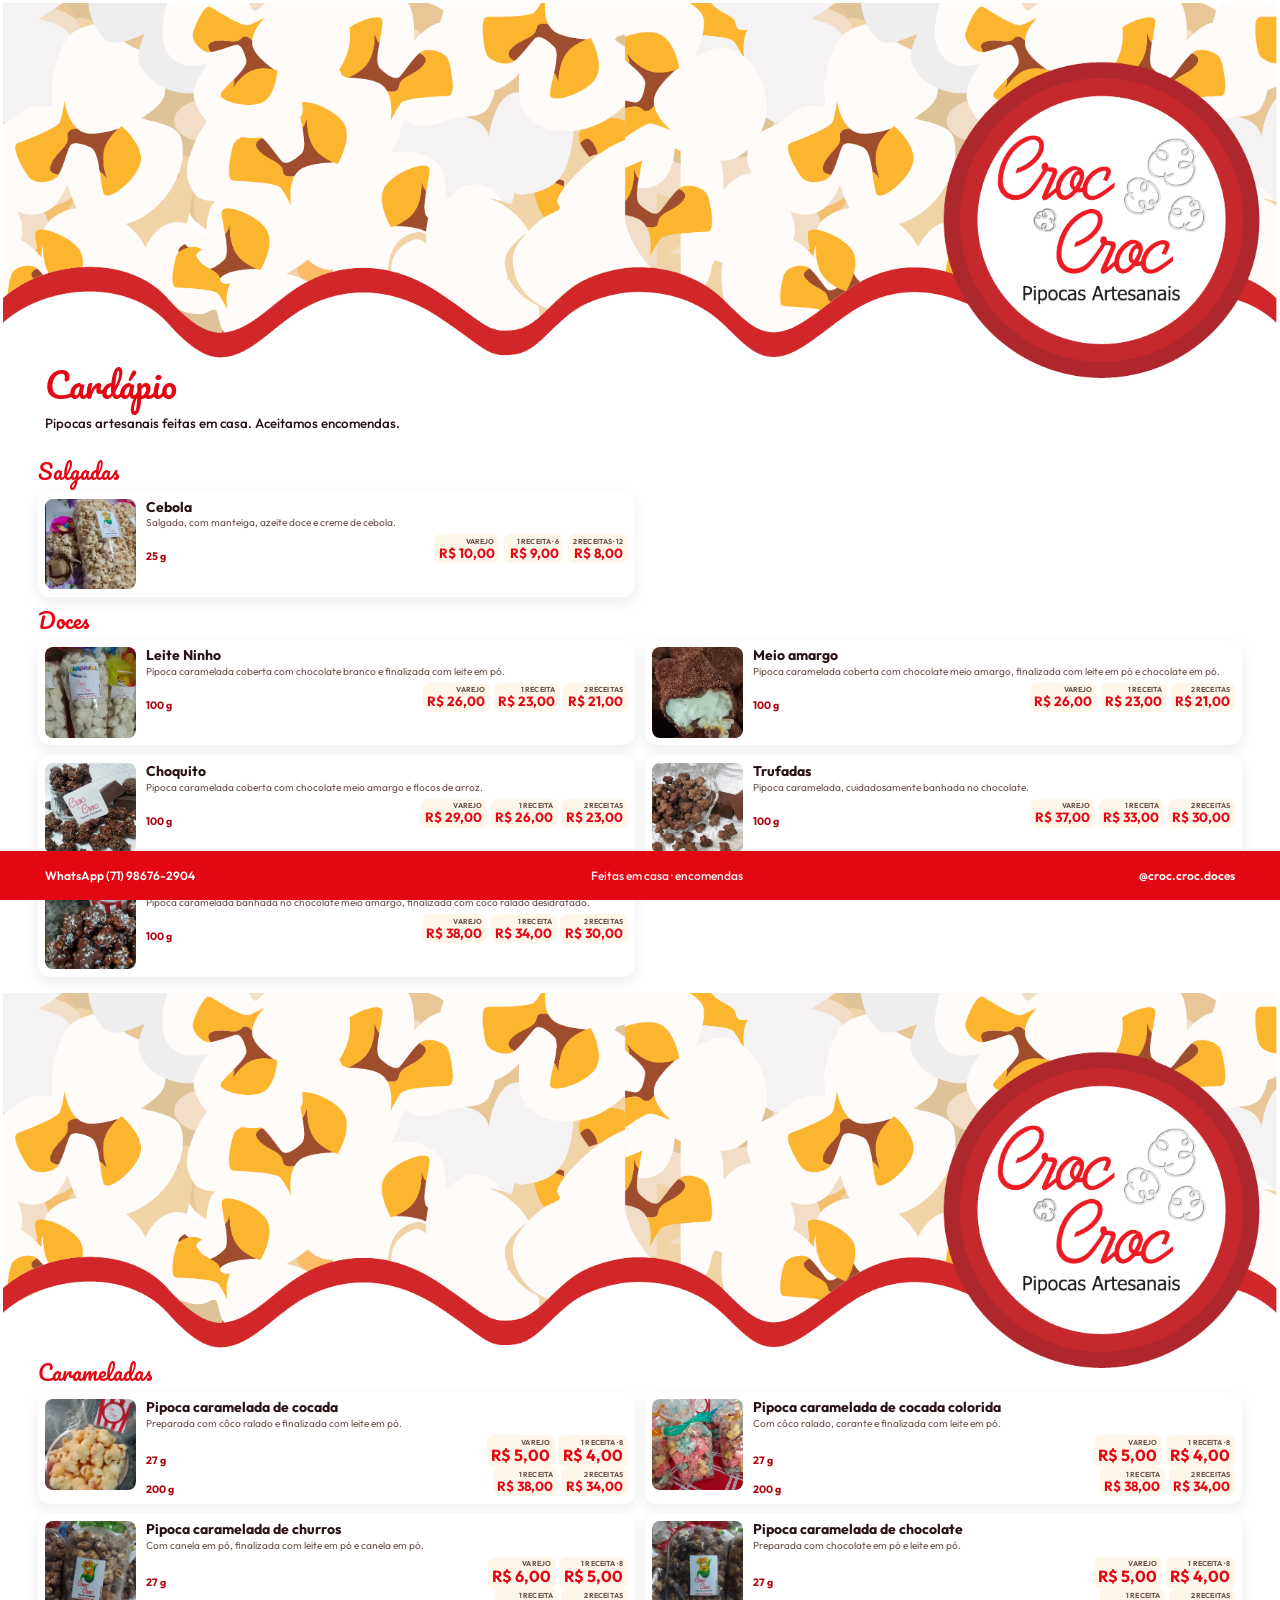
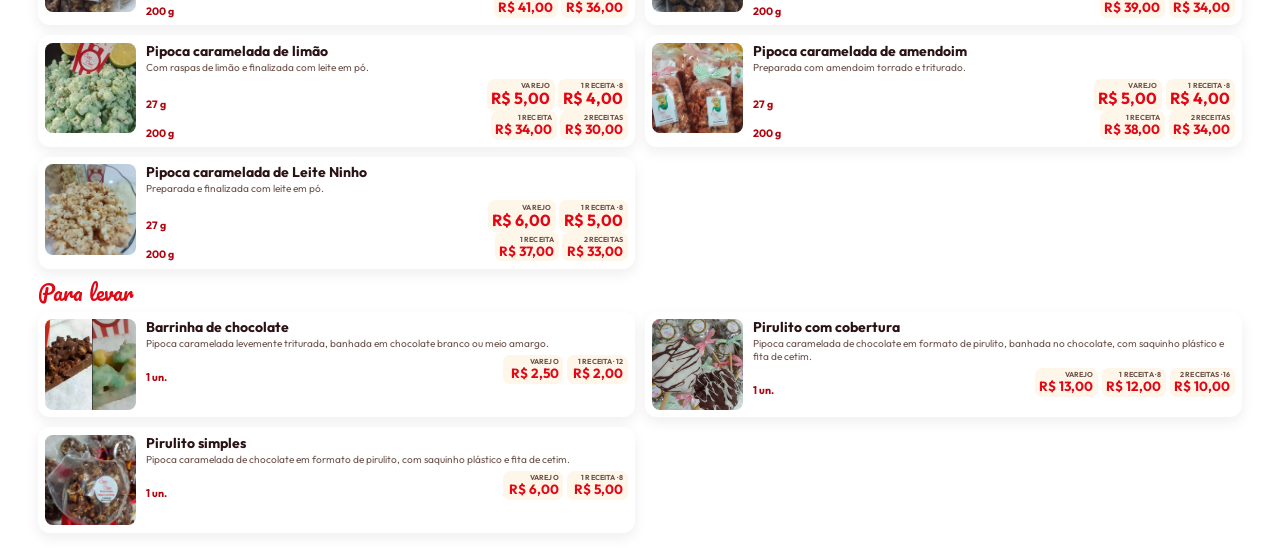
==== commit b6e49367: "feat: retail and wholesale" ====
--- a/docs/cardapio.html
+++ b/docs/cardapio.html
@@ -220,13 +220,15 @@
 
         .prices {
             display: flex;
-            gap: 1.6mm;
+            flex-wrap: wrap;
+            justify-content: flex-end;
+            gap: 1mm;
         }
 
         .prices p {
             margin: 0;
-            min-width: 22mm;
-            padding: 0.8mm 1.8mm 1mm;
+            min-width: 16mm;
+            padding: 0.6mm 1.2mm 0.8mm;
             border-radius: 7px;
             background: var(--cream);
             text-align: right;
@@ -234,9 +236,9 @@
 
         .prices span {
             display: block;
-            font-size: 6.2pt;
+            font-size: 5.4pt;
             font-weight: 700;
-            letter-spacing: 0.06em;
+            letter-spacing: 0.02em;
             text-transform: uppercase;
             color: var(--muted);
         }
@@ -358,7 +360,8 @@
                             <p class="portion">25 g</p>
                             <div class="prices">
                                 <p><span>Varejo</span><strong>R$ 10,00</strong></p>
-                                <p><span>Atacado · lote de 6</span><strong>R$ 8,00</strong></p>
+                                <p><span>1 receita · 6</span><strong>R$ 9,00</strong></p>
+                                <p><span>2 receitas · 12</span><strong>R$ 8,00</strong></p>
                             </div>
                         </div>
                     </div>
@@ -379,7 +382,8 @@
                             <p class="portion">100 g</p>
                             <div class="prices">
                                 <p><span>Varejo</span><strong>R$ 26,00</strong></p>
-                                <p><span>Atacado</span><strong>R$ 17,00</strong></p>
+                                <p><span>1 receita</span><strong>R$ 23,00</strong></p>
+                                <p><span>2 receitas</span><strong>R$ 21,00</strong></p>
                             </div>
                         </div>
                     </div>
@@ -395,7 +399,8 @@
                             <p class="portion">100 g</p>
                             <div class="prices">
                                 <p><span>Varejo</span><strong>R$ 26,00</strong></p>
-                                <p><span>Atacado</span><strong>R$ 18,00</strong></p>
+                                <p><span>1 receita</span><strong>R$ 23,00</strong></p>
+                                <p><span>2 receitas</span><strong>R$ 21,00</strong></p>
                             </div>
                         </div>
                     </div>
@@ -409,7 +414,8 @@
                             <p class="portion">100 g</p>
                             <div class="prices">
                                 <p><span>Varejo</span><strong>R$ 29,00</strong></p>
-                                <p><span>Atacado</span><strong>R$ 20,00</strong></p>
+                                <p><span>1 receita</span><strong>R$ 26,00</strong></p>
+                                <p><span>2 receitas</span><strong>R$ 23,00</strong></p>
                             </div>
                         </div>
                     </div>
@@ -424,7 +430,8 @@
                             <p class="portion">100 g</p>
                             <div class="prices">
                                 <p><span>Varejo</span><strong>R$ 37,00</strong></p>
-                                <p><span>Atacado</span><strong>R$ 25,00</strong></p>
+                                <p><span>1 receita</span><strong>R$ 33,00</strong></p>
+                                <p><span>2 receitas</span><strong>R$ 30,00</strong></p>
                             </div>
                         </div>
                     </div>
@@ -440,7 +447,8 @@
                             <p class="portion">100 g</p>
                             <div class="prices">
                                 <p><span>Varejo</span><strong>R$ 38,00</strong></p>
-                                <p><span>Atacado</span><strong>R$ 26,00</strong></p>
+                                <p><span>1 receita</span><strong>R$ 34,00</strong></p>
+                                <p><span>2 receitas</span><strong>R$ 30,00</strong></p>
                             </div>
                         </div>
                     </div>
@@ -464,13 +472,14 @@
                             <p class="portion">27 g</p>
                             <div class="prices">
                                 <p><span>Varejo</span><strong>R$ 5,00</strong></p>
-                                <p><span>Atacado</span><strong>R$ 4,00</strong></p>
+                                <p><span>1 receita · 8</span><strong>R$ 4,00</strong></p>
                             </div>
                         </div>
                         <div class="buy">
                             <p class="portion">200 g</p>
                             <div class="prices">
-                                <p><span>Atacado</span><strong>R$ 29,00</strong></p>
+                                <p><span>1 receita</span><strong>R$ 38,00</strong></p>
+                                <p><span>2 receitas</span><strong>R$ 34,00</strong></p>
                             </div>
                         </div>
                     </div>
@@ -485,13 +494,14 @@
                             <p class="portion">27 g</p>
                             <div class="prices">
                                 <p><span>Varejo</span><strong>R$ 5,00</strong></p>
-                                <p><span>Atacado</span><strong>R$ 4,00</strong></p>
+                                <p><span>1 receita · 8</span><strong>R$ 4,00</strong></p>
                             </div>
                         </div>
                         <div class="buy">
                             <p class="portion">200 g</p>
                             <div class="prices">
-                                <p><span>Atacado</span><strong>R$ 29,00</strong></p>
+                                <p><span>1 receita</span><strong>R$ 38,00</strong></p>
+                                <p><span>2 receitas</span><strong>R$ 34,00</strong></p>
                             </div>
                         </div>
                     </div>
@@ -506,13 +516,14 @@
                             <p class="portion">27 g</p>
                             <div class="prices">
                                 <p><span>Varejo</span><strong>R$ 6,00</strong></p>
-                                <p><span>Atacado</span><strong>R$ 4,00</strong></p>
+                                <p><span>1 receita · 8</span><strong>R$ 5,00</strong></p>
                             </div>
                         </div>
                         <div class="buy">
                             <p class="portion">200 g</p>
                             <div class="prices">
-                                <p><span>Atacado</span><strong>R$ 30,00</strong></p>
+                                <p><span>1 receita</span><strong>R$ 41,00</strong></p>
+                                <p><span>2 receitas</span><strong>R$ 36,00</strong></p>
                             </div>
                         </div>
                     </div>
@@ -527,13 +538,14 @@
                             <p class="portion">27 g</p>
                             <div class="prices">
                                 <p><span>Varejo</span><strong>R$ 5,00</strong></p>
-                                <p><span>Atacado</span><strong>R$ 4,00</strong></p>
+                                <p><span>1 receita · 8</span><strong>R$ 4,00</strong></p>
                             </div>
                         </div>
                         <div class="buy">
                             <p class="portion">200 g</p>
                             <div class="prices">
-                                <p><span>Atacado</span><strong>R$ 29,00</strong></p>
+                                <p><span>1 receita</span><strong>R$ 39,00</strong></p>
+                                <p><span>2 receitas</span><strong>R$ 34,00</strong></p>
                             </div>
                         </div>
                     </div>
@@ -548,13 +560,14 @@
                             <p class="portion">27 g</p>
                             <div class="prices">
                                 <p><span>Varejo</span><strong>R$ 5,00</strong></p>
-                                <p><span>Atacado</span><strong>R$ 4,00</strong></p>
+                                <p><span>1 receita · 8</span><strong>R$ 4,00</strong></p>
                             </div>
                         </div>
                         <div class="buy">
                             <p class="portion">200 g</p>
                             <div class="prices">
-                                <p><span>Atacado</span><strong>R$ 26,00</strong></p>
+                                <p><span>1 receita</span><strong>R$ 34,00</strong></p>
+                                <p><span>2 receitas</span><strong>R$ 30,00</strong></p>
                             </div>
                         </div>
                     </div>
@@ -569,13 +582,14 @@
                             <p class="portion">27 g</p>
                             <div class="prices">
                                 <p><span>Varejo</span><strong>R$ 5,00</strong></p>
-                                <p><span>Atacado</span><strong>R$ 4,00</strong></p>
+                                <p><span>1 receita · 8</span><strong>R$ 4,00</strong></p>
                             </div>
                         </div>
                         <div class="buy">
                             <p class="portion">200 g</p>
                             <div class="prices">
-                                <p><span>Atacado</span><strong>R$ 28,00</strong></p>
+                                <p><span>1 receita</span><strong>R$ 38,00</strong></p>
+                                <p><span>2 receitas</span><strong>R$ 34,00</strong></p>
                             </div>
                         </div>
                     </div>
@@ -590,13 +604,14 @@
                             <p class="portion">27 g</p>
                             <div class="prices">
                                 <p><span>Varejo</span><strong>R$ 6,00</strong></p>
-                                <p><span>Atacado</span><strong>R$ 4,00</strong></p>
+                                <p><span>1 receita · 8</span><strong>R$ 5,00</strong></p>
                             </div>
                         </div>
                         <div class="buy">
                             <p class="portion">200 g</p>
                             <div class="prices">
-                                <p><span>Atacado</span><strong>R$ 27,00</strong></p>
+                                <p><span>1 receita</span><strong>R$ 37,00</strong></p>
+                                <p><span>2 receitas</span><strong>R$ 33,00</strong></p>
                             </div>
                         </div>
                     </div>
@@ -618,7 +633,7 @@
                             <p class="portion">1 un.</p>
                             <div class="prices">
                                 <p><span>Varejo</span><strong>R$ 2,50</strong></p>
-                                <p><span>Atacado · lote de 12</span><strong>R$ 1,50</strong></p>
+                                <p><span>1 receita · 12</span><strong>R$ 2,00</strong></p>
                             </div>
                         </div>
                     </div>
@@ -634,7 +649,8 @@
                             <p class="portion">1 un.</p>
                             <div class="prices">
                                 <p><span>Varejo</span><strong>R$ 13,00</strong></p>
-                                <p><span>Atacado · lote de 8</span><strong>R$ 9,00</strong></p>
+                                <p><span>1 receita · 8</span><strong>R$ 12,00</strong></p>
+                                <p><span>2 receitas · 16</span><strong>R$ 10,00</strong></p>
                             </div>
                         </div>
                     </div>
@@ -650,7 +666,7 @@
                             <p class="portion">1 un.</p>
                             <div class="prices">
                                 <p><span>Varejo</span><strong>R$ 6,00</strong></p>
-                                <p><span>Atacado · lote de 8</span><strong>R$ 4,00</strong></p>
+                                <p><span>1 receita · 8</span><strong>R$ 5,00</strong></p>
                             </div>
                         </div>
                     </div>
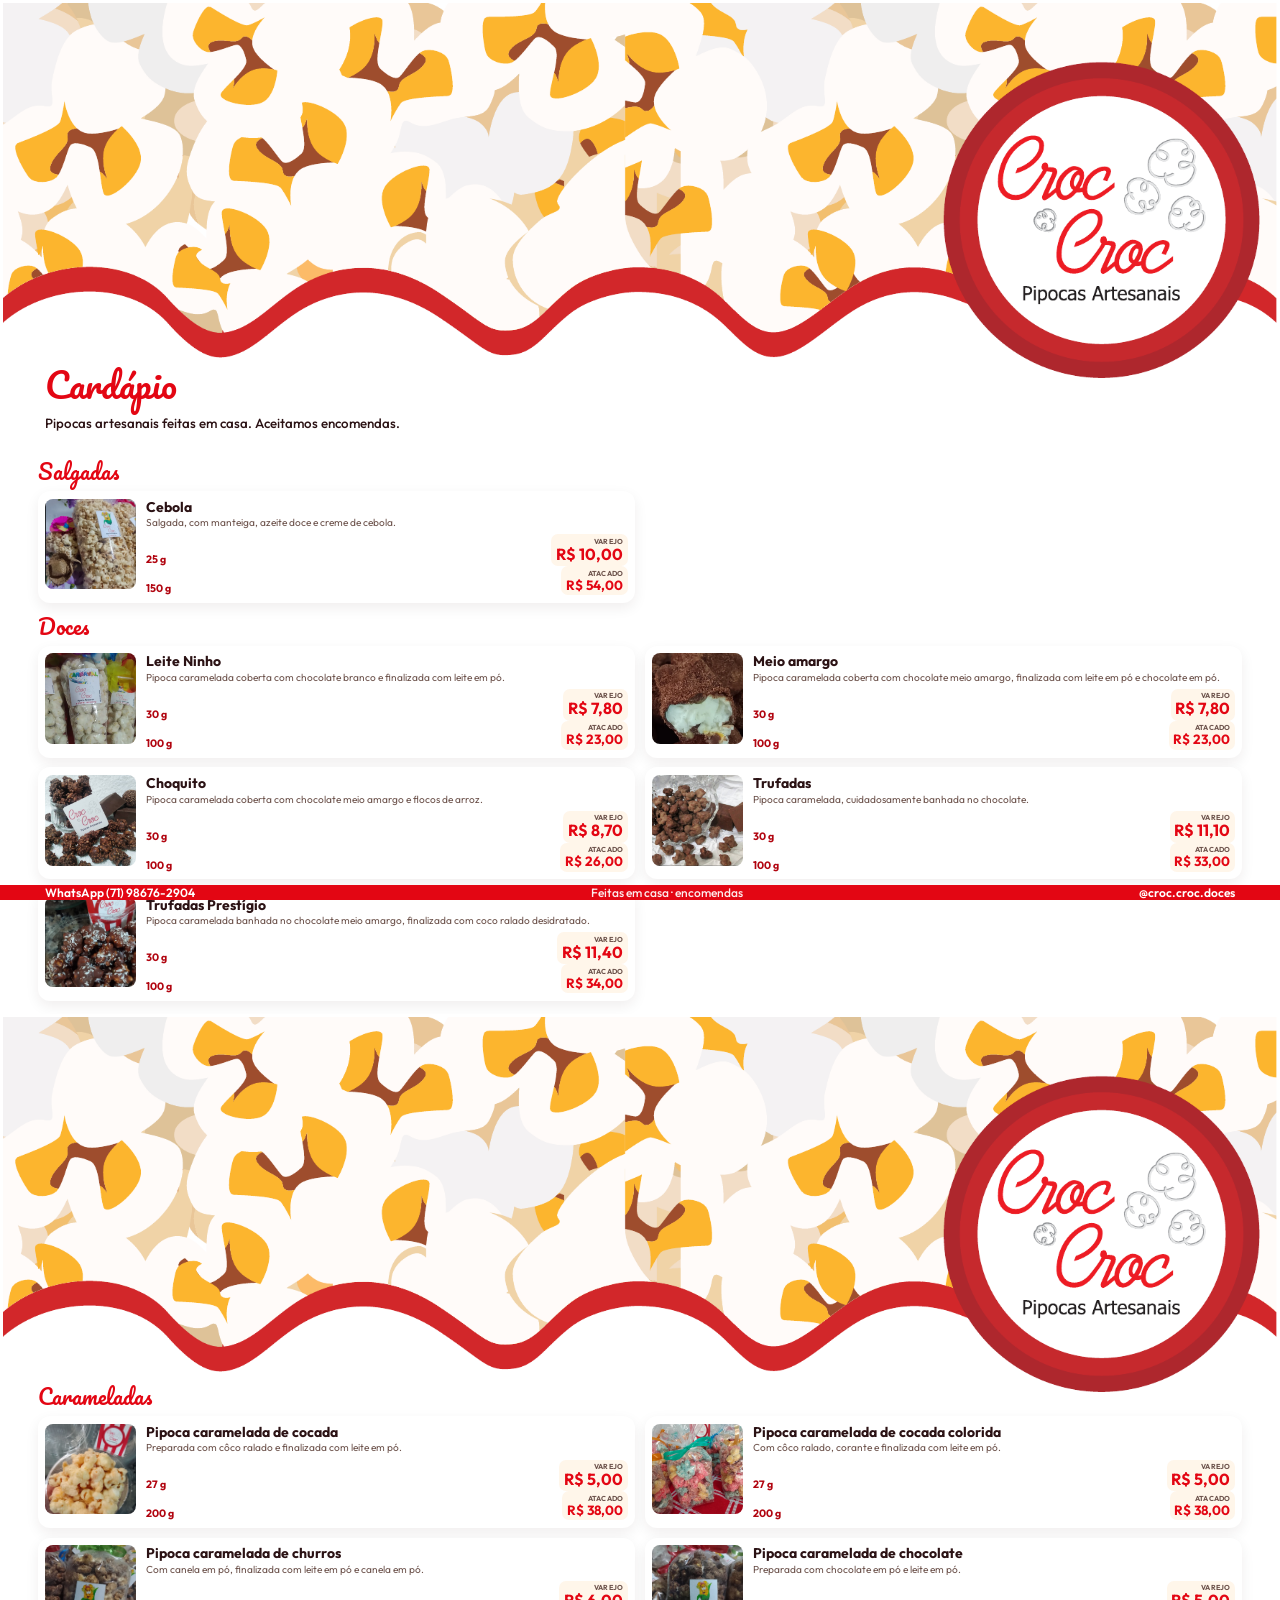
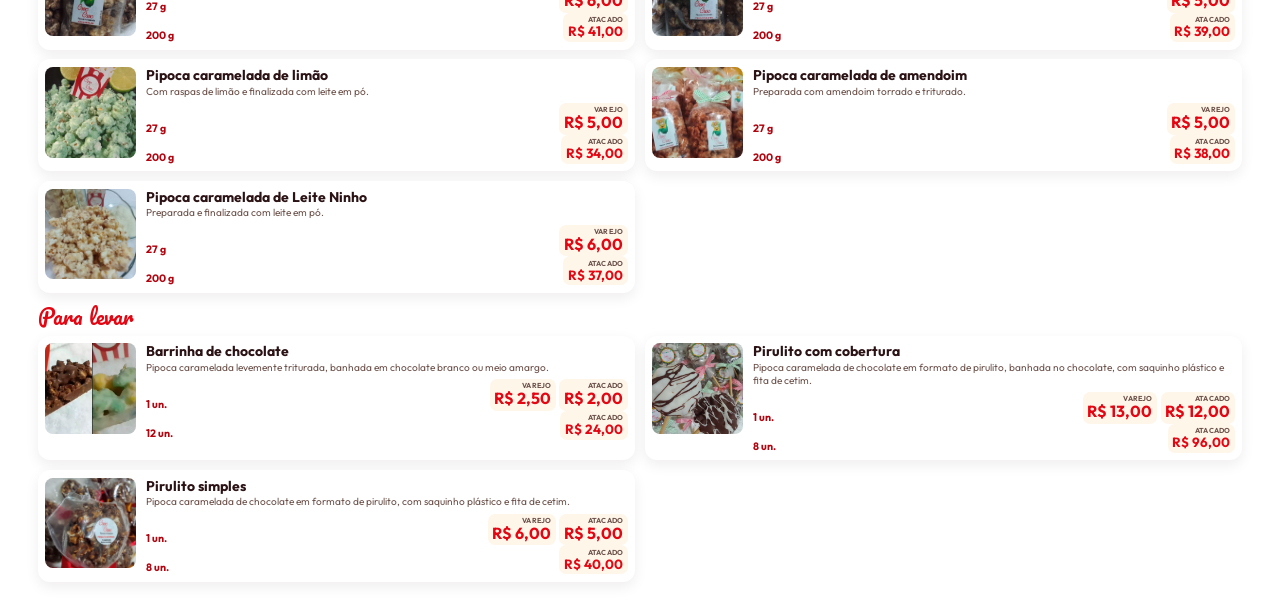
==== commit 607c16d8: "feat: new approch for presenting prices" ====
--- a/docs/cardapio.html
+++ b/docs/cardapio.html
@@ -50,7 +50,6 @@
             right: 0;
             bottom: 0;
             z-index: 5;
-            height: 13mm;
             display: flex;
             align-items: center;
             justify-content: space-between;
@@ -141,6 +140,7 @@
 
         main {
             padding: 2mm 10mm 4mm;
+            margin-bottom: 2mm;
         }
 
         .group {
@@ -356,12 +356,16 @@
                     <div>
                         <h3>Cebola</h3>
                         <p class="desc">Salgada, com manteiga, azeite doce e creme de cebola.</p>
-                        <div class="buy">
+                        <div class="buy buy--main">
                             <p class="portion">25 g</p>
                             <div class="prices">
                                 <p><span>Varejo</span><strong>R$ 10,00</strong></p>
-                                <p><span>1 receita · 6</span><strong>R$ 9,00</strong></p>
-                                <p><span>2 receitas · 12</span><strong>R$ 8,00</strong></p>
+                            </div>
+                        </div>
+                        <div class="buy">
+                            <p class="portion">150 g</p>
+                            <div class="prices">
+                                <p><span>Atacado</span><strong>R$ 54,00</strong></p>
                             </div>
                         </div>
                     </div>
@@ -378,12 +382,16 @@
                     <div>
                         <h3>Leite Ninho</h3>
                         <p class="desc">Pipoca caramelada coberta com chocolate branco e finalizada com leite em pó.</p>
+                        <div class="buy buy--main">
+                            <p class="portion">30 g</p>
+                            <div class="prices">
+                                <p><span>Varejo</span><strong>R$ 7,80</strong></p>
+                            </div>
+                        </div>
                         <div class="buy">
                             <p class="portion">100 g</p>
                             <div class="prices">
-                                <p><span>Varejo</span><strong>R$ 26,00</strong></p>
-                                <p><span>1 receita</span><strong>R$ 23,00</strong></p>
-                                <p><span>2 receitas</span><strong>R$ 21,00</strong></p>
+                                <p><span>Atacado</span><strong>R$ 23,00</strong></p>
                             </div>
                         </div>
                     </div>
@@ -395,12 +403,16 @@
                         <h3>Meio amargo</h3>
                         <p class="desc">Pipoca caramelada coberta com chocolate meio amargo, finalizada com leite em pó
                             e chocolate em pó.</p>
+                        <div class="buy buy--main">
+                            <p class="portion">30 g</p>
+                            <div class="prices">
+                                <p><span>Varejo</span><strong>R$ 7,80</strong></p>
+                            </div>
+                        </div>
                         <div class="buy">
                             <p class="portion">100 g</p>
                             <div class="prices">
-                                <p><span>Varejo</span><strong>R$ 26,00</strong></p>
-                                <p><span>1 receita</span><strong>R$ 23,00</strong></p>
-                                <p><span>2 receitas</span><strong>R$ 21,00</strong></p>
+                                <p><span>Atacado</span><strong>R$ 23,00</strong></p>
                             </div>
                         </div>
                     </div>
@@ -410,12 +422,16 @@
                     <div>
                         <h3>Choquito</h3>
                         <p class="desc">Pipoca caramelada coberta com chocolate meio amargo e flocos de arroz.</p>
+                        <div class="buy buy--main">
+                            <p class="portion">30 g</p>
+                            <div class="prices">
+                                <p><span>Varejo</span><strong>R$ 8,70</strong></p>
+                            </div>
+                        </div>
                         <div class="buy">
                             <p class="portion">100 g</p>
                             <div class="prices">
-                                <p><span>Varejo</span><strong>R$ 29,00</strong></p>
-                                <p><span>1 receita</span><strong>R$ 26,00</strong></p>
-                                <p><span>2 receitas</span><strong>R$ 23,00</strong></p>
+                                <p><span>Atacado</span><strong>R$ 26,00</strong></p>
                             </div>
                         </div>
                     </div>
@@ -426,12 +442,16 @@
                     <div>
                         <h3>Trufadas</h3>
                         <p class="desc">Pipoca caramelada, cuidadosamente banhada no chocolate.</p>
+                        <div class="buy buy--main">
+                            <p class="portion">30 g</p>
+                            <div class="prices">
+                                <p><span>Varejo</span><strong>R$ 11,10</strong></p>
+                            </div>
+                        </div>
                         <div class="buy">
                             <p class="portion">100 g</p>
                             <div class="prices">
-                                <p><span>Varejo</span><strong>R$ 37,00</strong></p>
-                                <p><span>1 receita</span><strong>R$ 33,00</strong></p>
-                                <p><span>2 receitas</span><strong>R$ 30,00</strong></p>
+                                <p><span>Atacado</span><strong>R$ 33,00</strong></p>
                             </div>
                         </div>
                     </div>
@@ -443,12 +463,16 @@
                         <h3>Trufadas Prestígio</h3>
                         <p class="desc">Pipoca caramelada banhada no chocolate meio amargo, finalizada com coco ralado
                             desidratado.</p>
+                        <div class="buy buy--main">
+                            <p class="portion">30 g</p>
+                            <div class="prices">
+                                <p><span>Varejo</span><strong>R$ 11,40</strong></p>
+                            </div>
+                        </div>
                         <div class="buy">
                             <p class="portion">100 g</p>
                             <div class="prices">
-                                <p><span>Varejo</span><strong>R$ 38,00</strong></p>
-                                <p><span>1 receita</span><strong>R$ 34,00</strong></p>
-                                <p><span>2 receitas</span><strong>R$ 30,00</strong></p>
+                                <p><span>Atacado</span><strong>R$ 34,00</strong></p>
                             </div>
                         </div>
                     </div>
@@ -472,14 +496,12 @@
                             <p class="portion">27 g</p>
                             <div class="prices">
                                 <p><span>Varejo</span><strong>R$ 5,00</strong></p>
-                                <p><span>1 receita · 8</span><strong>R$ 4,00</strong></p>
                             </div>
                         </div>
                         <div class="buy">
                             <p class="portion">200 g</p>
                             <div class="prices">
-                                <p><span>1 receita</span><strong>R$ 38,00</strong></p>
-                                <p><span>2 receitas</span><strong>R$ 34,00</strong></p>
+                                <p><span>Atacado</span><strong>R$ 38,00</strong></p>
                             </div>
                         </div>
                     </div>
@@ -494,14 +516,12 @@
                             <p class="portion">27 g</p>
                             <div class="prices">
                                 <p><span>Varejo</span><strong>R$ 5,00</strong></p>
-                                <p><span>1 receita · 8</span><strong>R$ 4,00</strong></p>
                             </div>
                         </div>
                         <div class="buy">
                             <p class="portion">200 g</p>
                             <div class="prices">
-                                <p><span>1 receita</span><strong>R$ 38,00</strong></p>
-                                <p><span>2 receitas</span><strong>R$ 34,00</strong></p>
+                                <p><span>Atacado</span><strong>R$ 38,00</strong></p>
                             </div>
                         </div>
                     </div>
@@ -516,14 +536,12 @@
                             <p class="portion">27 g</p>
                             <div class="prices">
                                 <p><span>Varejo</span><strong>R$ 6,00</strong></p>
-                                <p><span>1 receita · 8</span><strong>R$ 5,00</strong></p>
                             </div>
                         </div>
                         <div class="buy">
                             <p class="portion">200 g</p>
                             <div class="prices">
-                                <p><span>1 receita</span><strong>R$ 41,00</strong></p>
-                                <p><span>2 receitas</span><strong>R$ 36,00</strong></p>
+                                <p><span>Atacado</span><strong>R$ 41,00</strong></p>
                             </div>
                         </div>
                     </div>
@@ -538,14 +556,12 @@
                             <p class="portion">27 g</p>
                             <div class="prices">
                                 <p><span>Varejo</span><strong>R$ 5,00</strong></p>
-                                <p><span>1 receita · 8</span><strong>R$ 4,00</strong></p>
                             </div>
                         </div>
                         <div class="buy">
                             <p class="portion">200 g</p>
                             <div class="prices">
-                                <p><span>1 receita</span><strong>R$ 39,00</strong></p>
-                                <p><span>2 receitas</span><strong>R$ 34,00</strong></p>
+                                <p><span>Atacado</span><strong>R$ 39,00</strong></p>
                             </div>
                         </div>
                     </div>
@@ -560,14 +576,12 @@
                             <p class="portion">27 g</p>
                             <div class="prices">
                                 <p><span>Varejo</span><strong>R$ 5,00</strong></p>
-                                <p><span>1 receita · 8</span><strong>R$ 4,00</strong></p>
                             </div>
                         </div>
                         <div class="buy">
                             <p class="portion">200 g</p>
                             <div class="prices">
-                                <p><span>1 receita</span><strong>R$ 34,00</strong></p>
-                                <p><span>2 receitas</span><strong>R$ 30,00</strong></p>
+                                <p><span>Atacado</span><strong>R$ 34,00</strong></p>
                             </div>
                         </div>
                     </div>
@@ -582,14 +596,12 @@
                             <p class="portion">27 g</p>
                             <div class="prices">
                                 <p><span>Varejo</span><strong>R$ 5,00</strong></p>
-                                <p><span>1 receita · 8</span><strong>R$ 4,00</strong></p>
                             </div>
                         </div>
                         <div class="buy">
                             <p class="portion">200 g</p>
                             <div class="prices">
-                                <p><span>1 receita</span><strong>R$ 38,00</strong></p>
-                                <p><span>2 receitas</span><strong>R$ 34,00</strong></p>
+                                <p><span>Atacado</span><strong>R$ 38,00</strong></p>
                             </div>
                         </div>
                     </div>
@@ -604,14 +616,12 @@
                             <p class="portion">27 g</p>
                             <div class="prices">
                                 <p><span>Varejo</span><strong>R$ 6,00</strong></p>
-                                <p><span>1 receita · 8</span><strong>R$ 5,00</strong></p>
                             </div>
                         </div>
                         <div class="buy">
                             <p class="portion">200 g</p>
                             <div class="prices">
-                                <p><span>1 receita</span><strong>R$ 37,00</strong></p>
-                                <p><span>2 receitas</span><strong>R$ 33,00</strong></p>
+                                <p><span>Atacado</span><strong>R$ 37,00</strong></p>
                             </div>
                         </div>
                     </div>
@@ -629,11 +639,17 @@
                         <h3>Barrinha de chocolate</h3>
                         <p class="desc">Pipoca caramelada levemente triturada, banhada em chocolate branco ou meio
                             amargo.</p>
-                        <div class="buy">
+                        <div class="buy buy--main">
                             <p class="portion">1 un.</p>
                             <div class="prices">
                                 <p><span>Varejo</span><strong>R$ 2,50</strong></p>
-                                <p><span>1 receita · 12</span><strong>R$ 2,00</strong></p>
+                                <p><span>Atacado</span><strong>R$ 2,00</strong></p>
+                            </div>
+                        </div>
+                        <div class="buy">
+                            <p class="portion">12 un.</p>
+                            <div class="prices">
+                                <p><span>Atacado</span><strong>R$ 24,00</strong></p>
                             </div>
                         </div>
                     </div>
@@ -645,12 +661,17 @@
                         <h3>Pirulito com cobertura</h3>
                         <p class="desc">Pipoca caramelada de chocolate em formato de pirulito, banhada no chocolate, com
                             saquinho plástico e fita de cetim.</p>
-                        <div class="buy">
+                        <div class="buy buy--main">
                             <p class="portion">1 un.</p>
                             <div class="prices">
                                 <p><span>Varejo</span><strong>R$ 13,00</strong></p>
-                                <p><span>1 receita · 8</span><strong>R$ 12,00</strong></p>
-                                <p><span>2 receitas · 16</span><strong>R$ 10,00</strong></p>
+                                <p><span>Atacado</span><strong>R$ 12,00</strong></p>
+                            </div>
+                        </div>
+                        <div class="buy">
+                            <p class="portion">8 un.</p>
+                            <div class="prices">
+                                <p><span>Atacado</span><strong>R$ 96,00</strong></p>
                             </div>
                         </div>
                     </div>
@@ -662,11 +683,17 @@
                         <h3>Pirulito simples</h3>
                         <p class="desc">Pipoca caramelada de chocolate em formato de pirulito, com saquinho plástico e
                             fita de cetim.</p>
-                        <div class="buy">
+                        <div class="buy buy--main">
                             <p class="portion">1 un.</p>
                             <div class="prices">
                                 <p><span>Varejo</span><strong>R$ 6,00</strong></p>
-                                <p><span>1 receita · 8</span><strong>R$ 5,00</strong></p>
+                                <p><span>Atacado</span><strong>R$ 5,00</strong></p>
+                            </div>
+                        </div>
+                        <div class="buy">
+                            <p class="portion">8 un.</p>
+                            <div class="prices">
+                                <p><span>Atacado</span><strong>R$ 40,00</strong></p>
                             </div>
                         </div>
                     </div>
